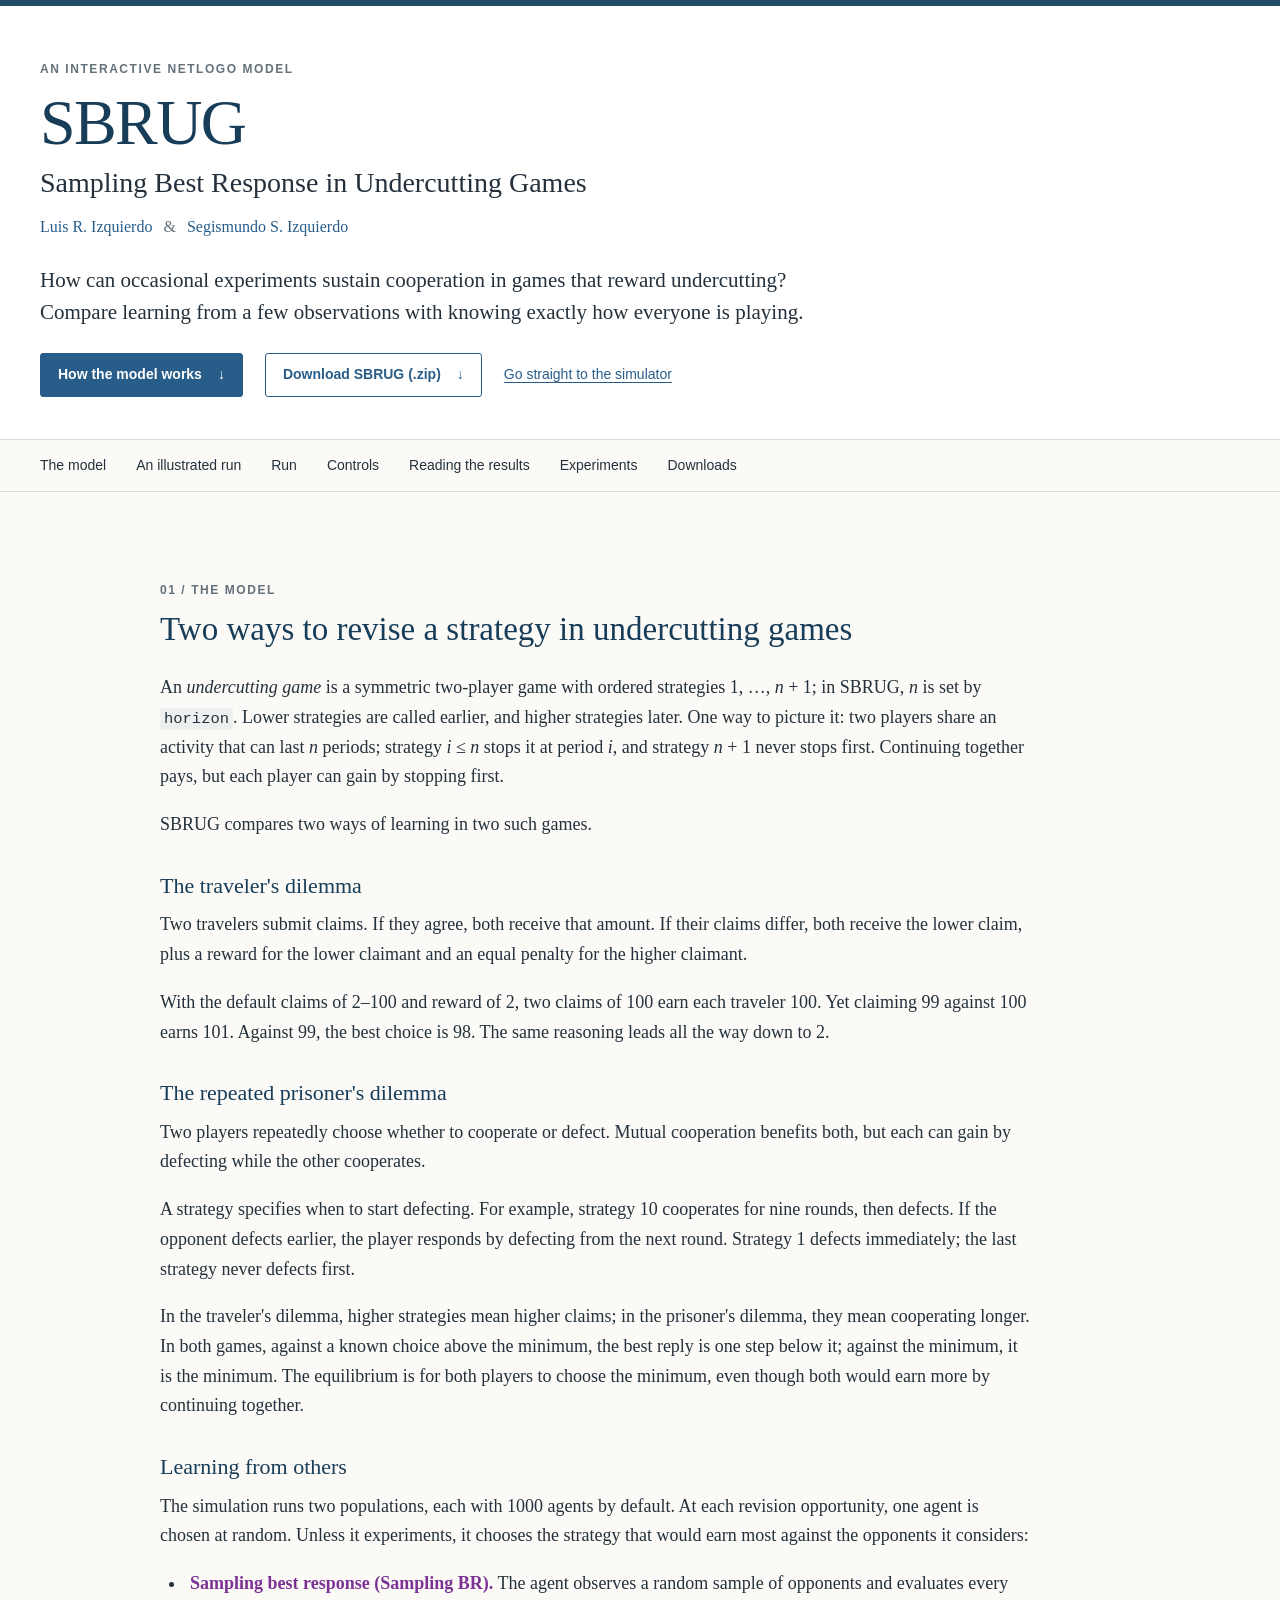
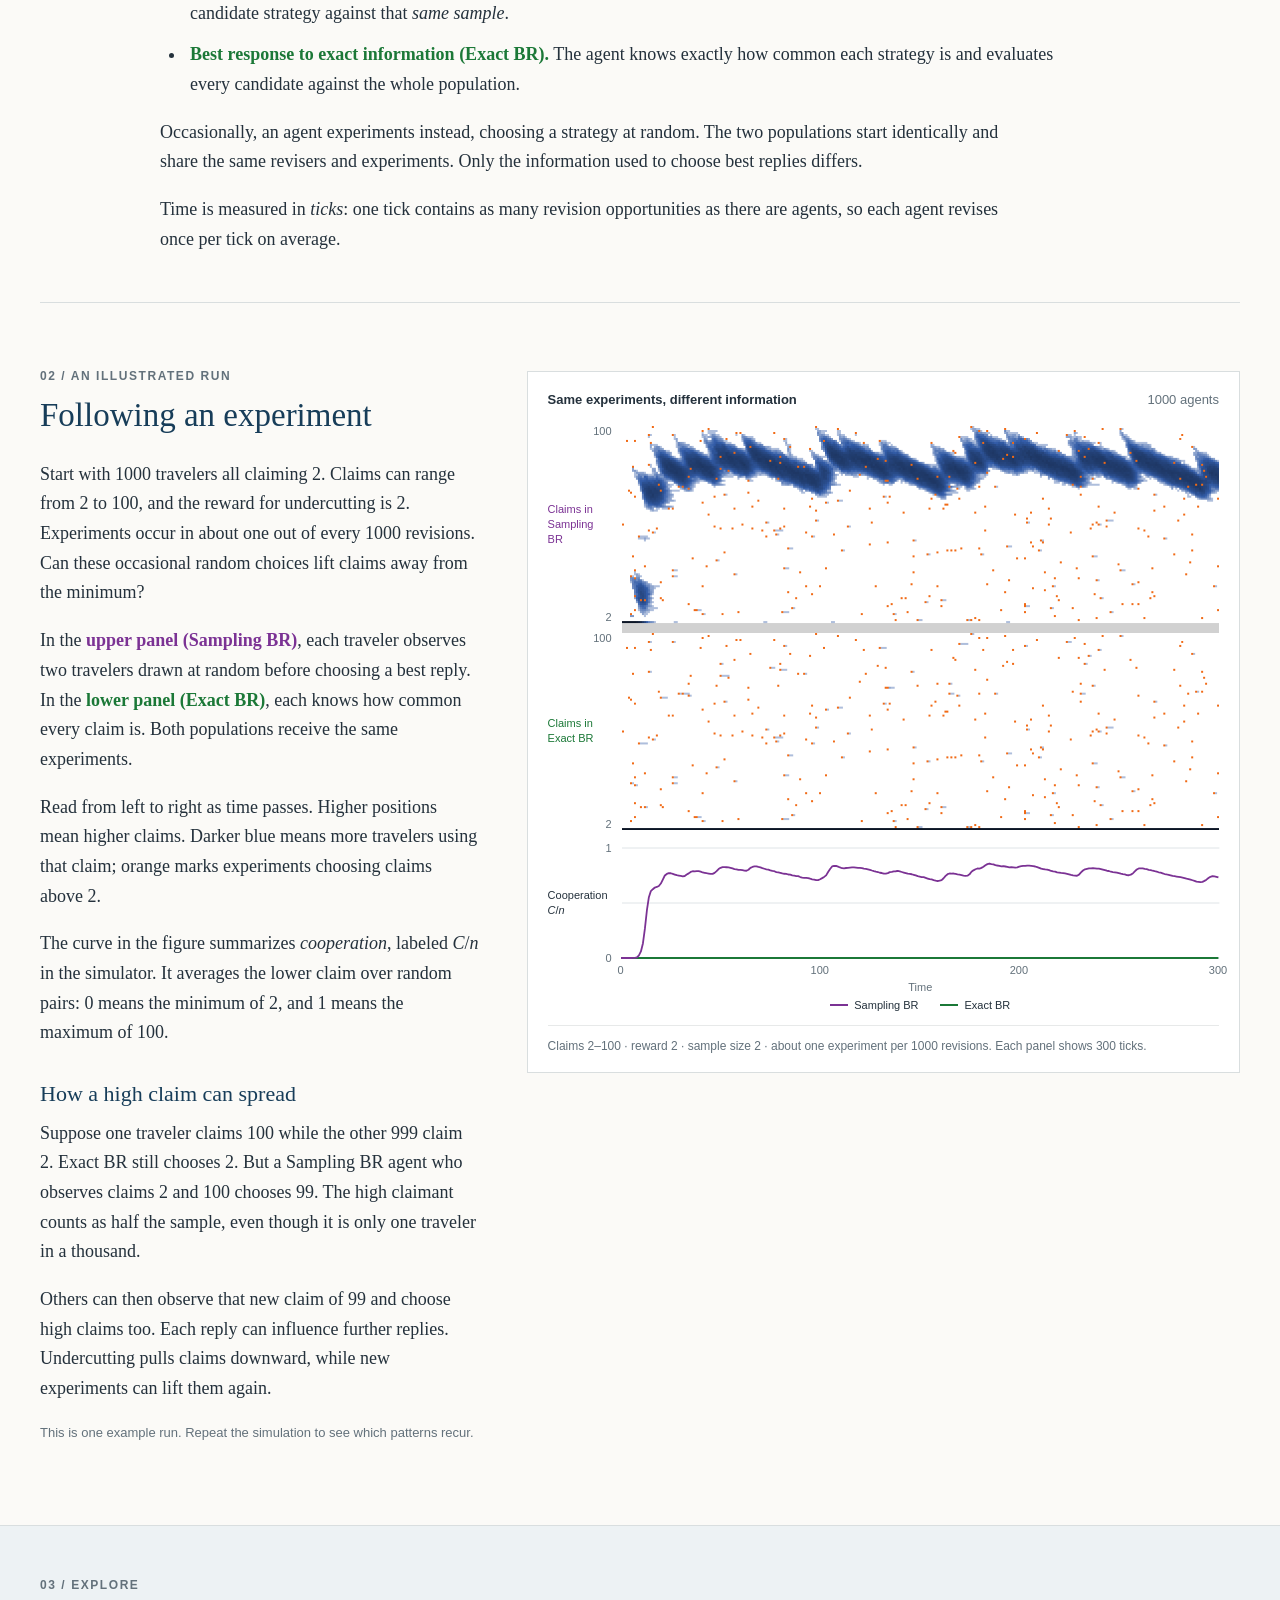
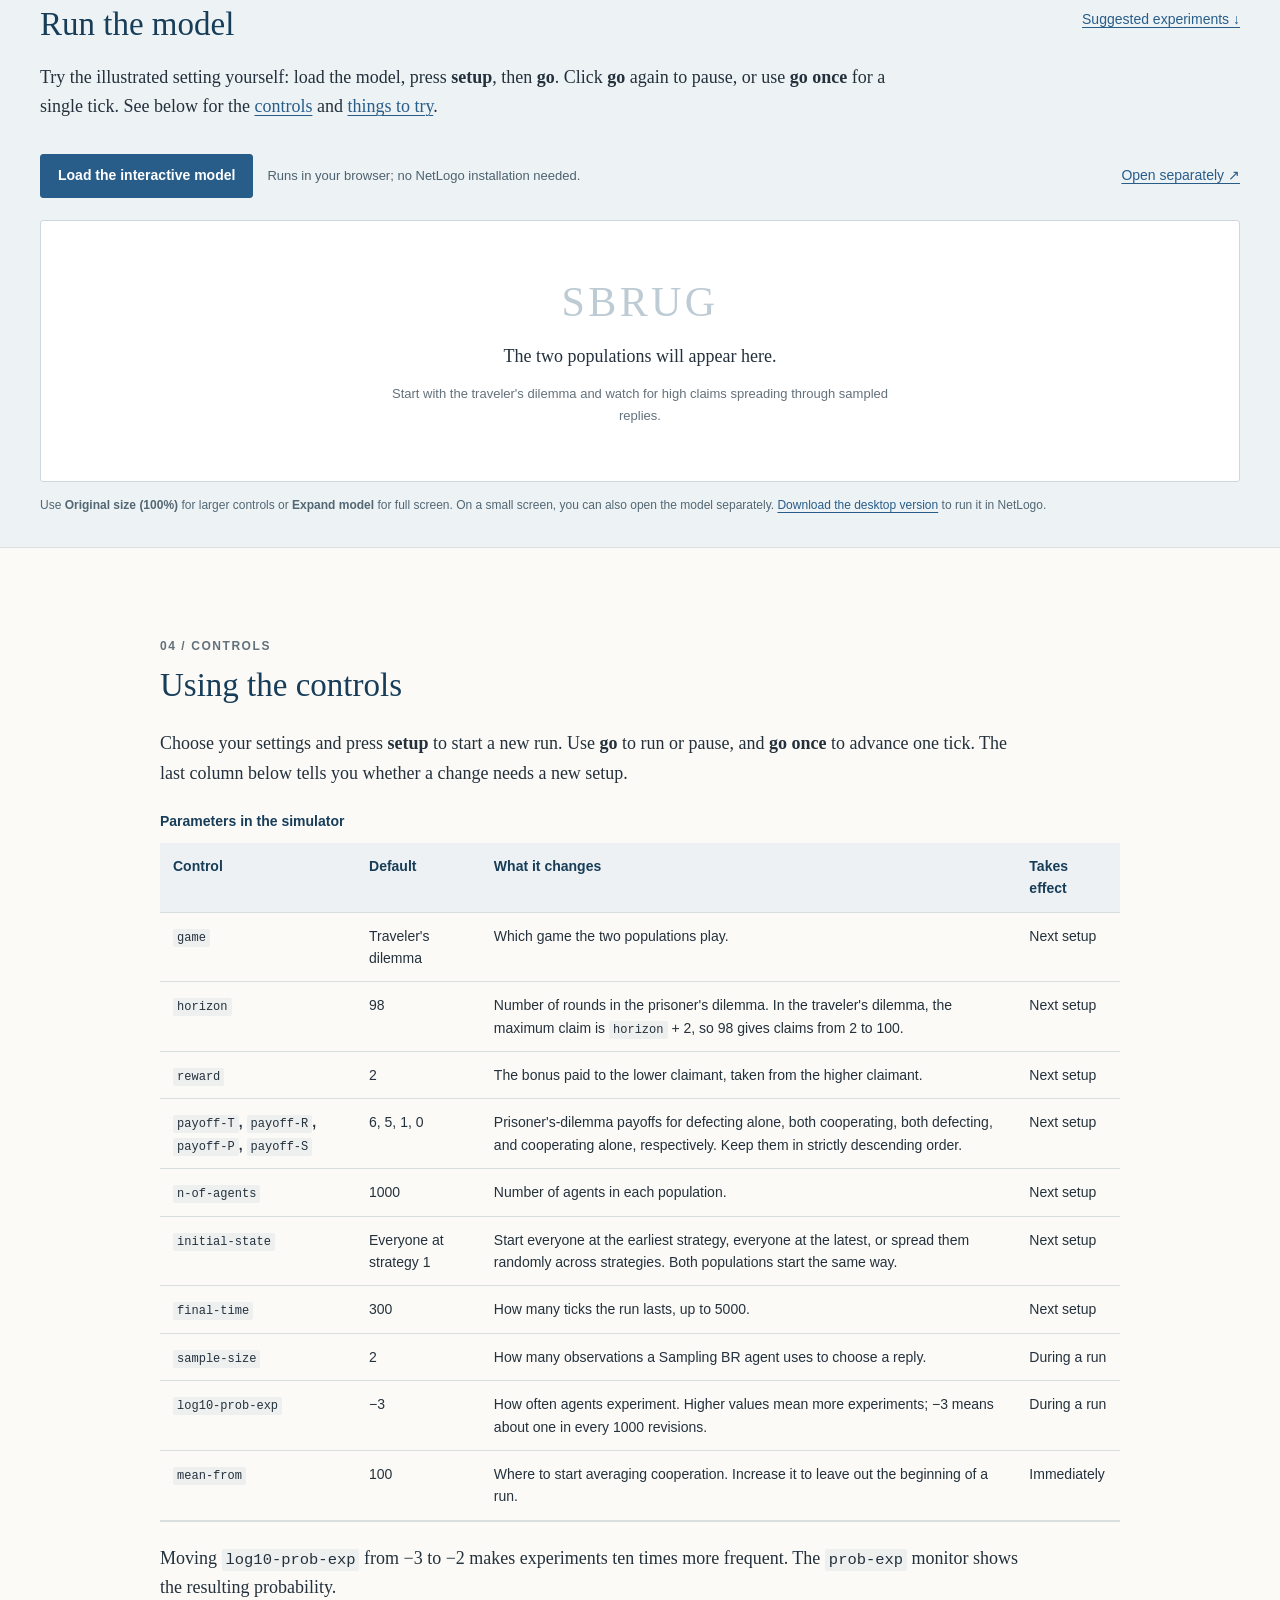
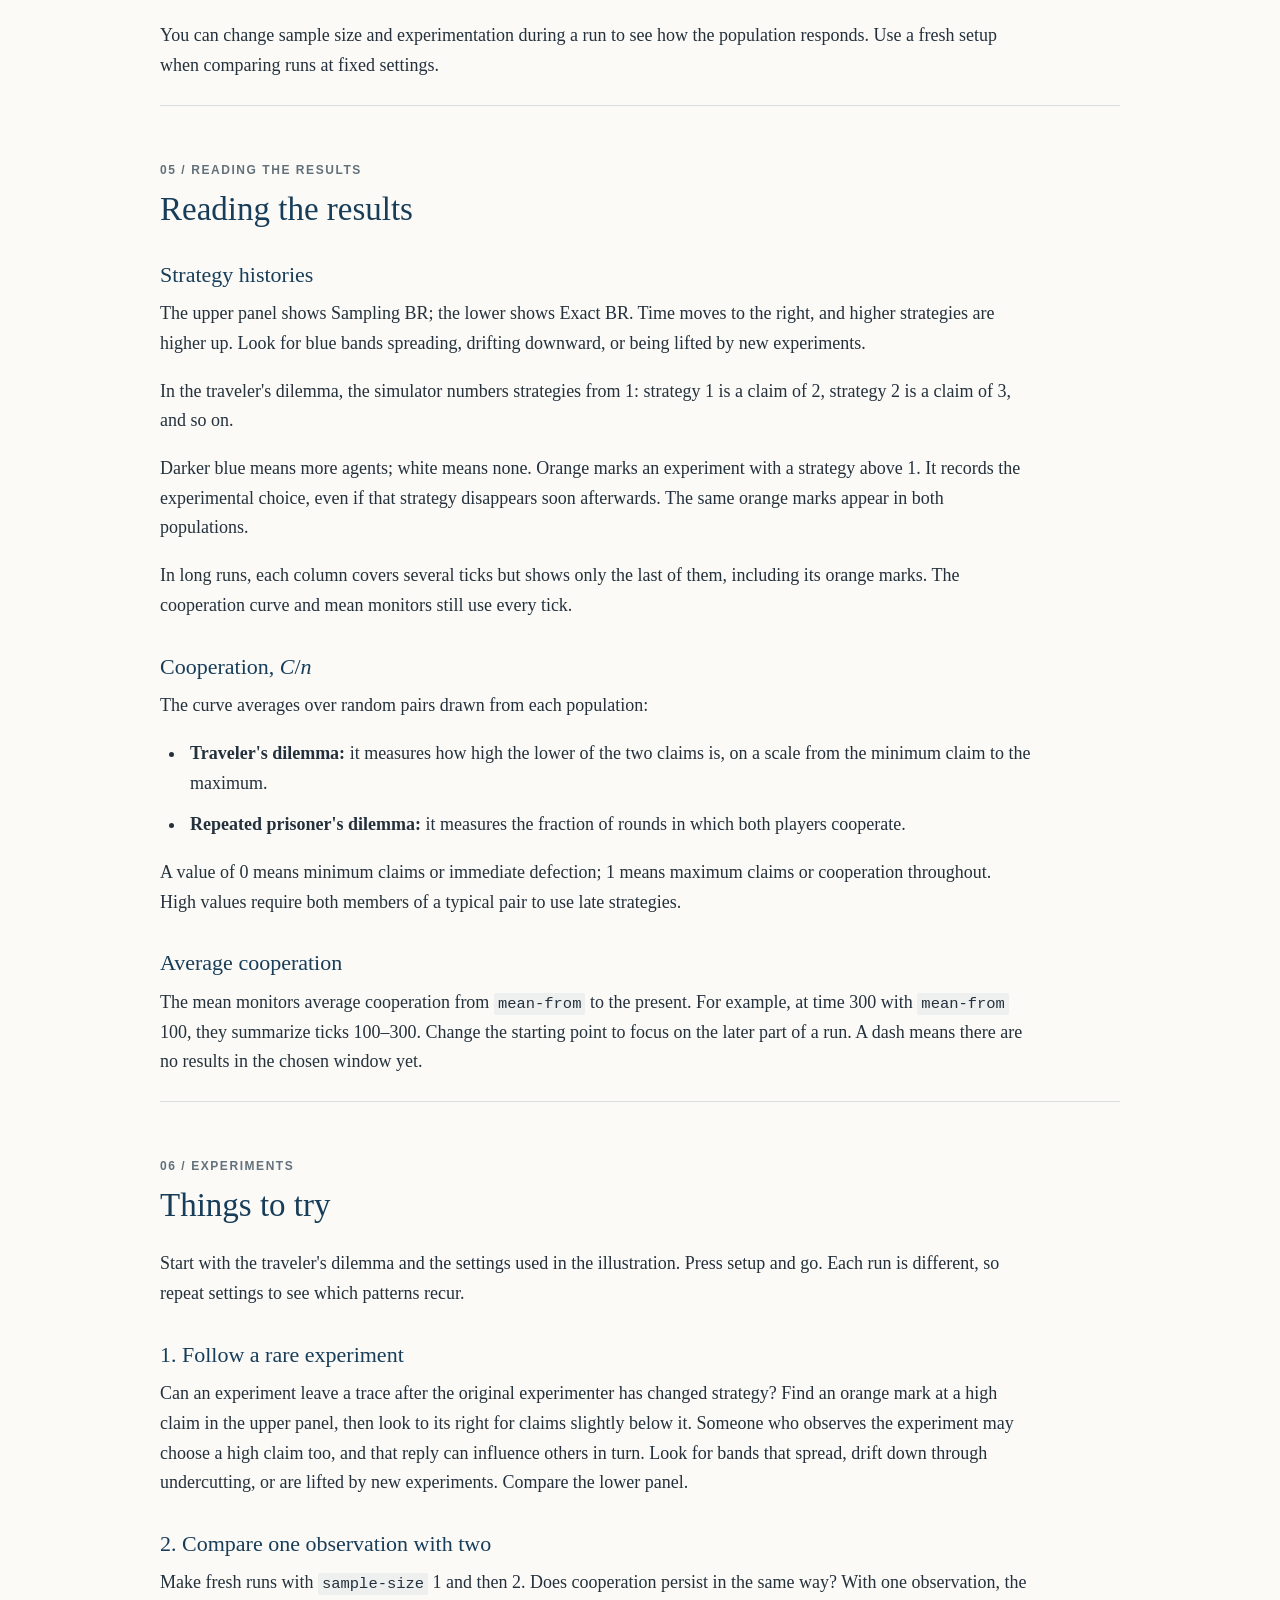
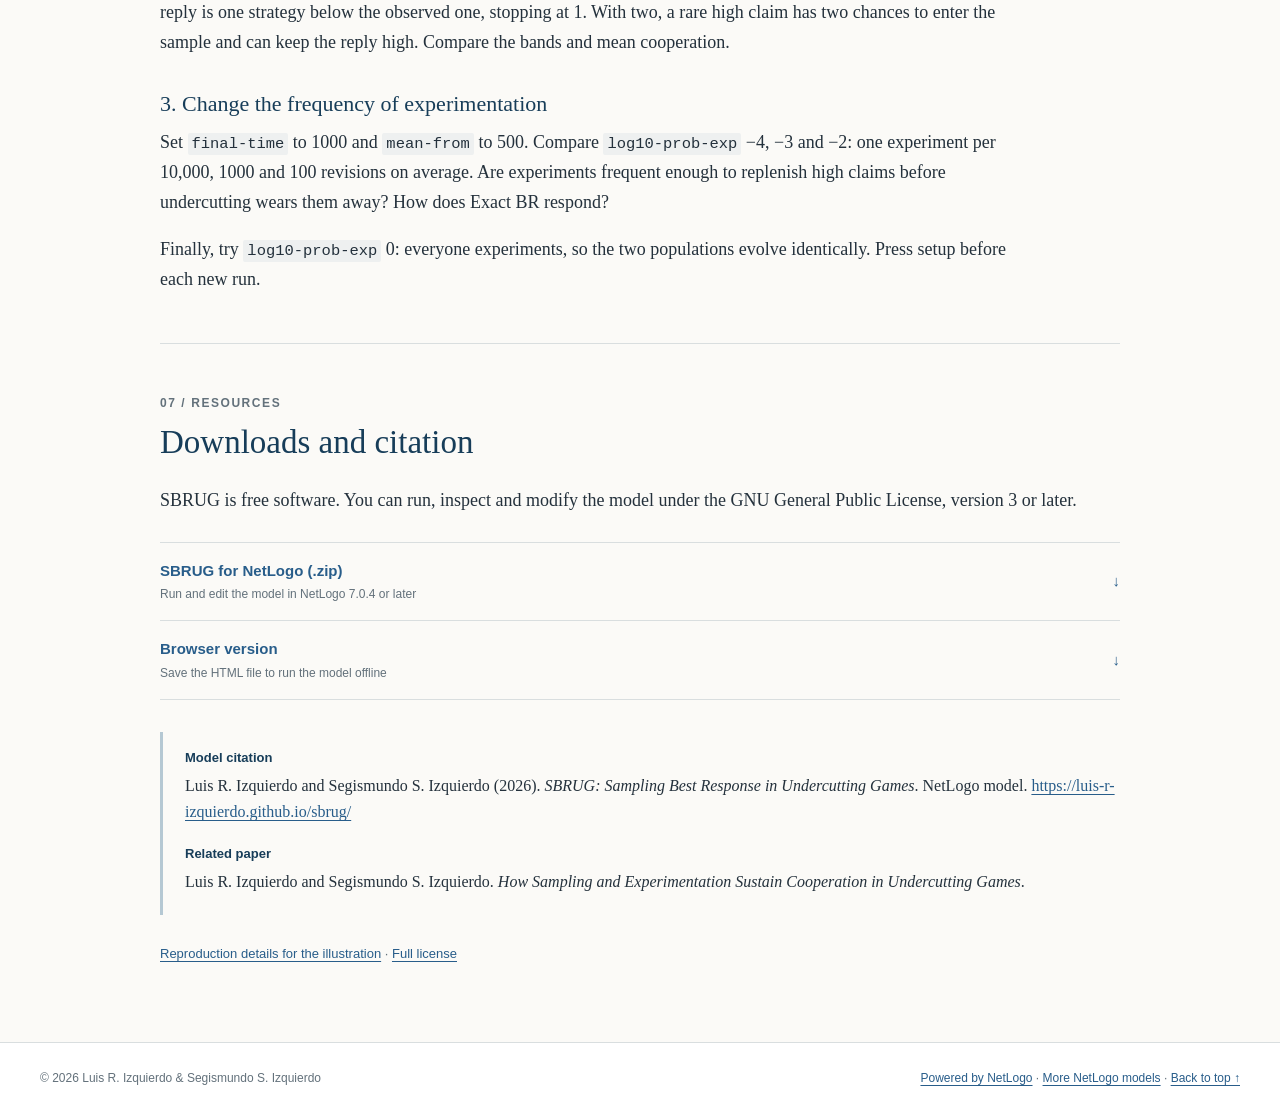
==== index.html @ dfd1fd50 "Add files via upload" ====
<!doctype html>
<html lang="en">
<head>
  <meta charset="utf-8">
  <meta name="viewport" content="width=device-width, initial-scale=1">
  <meta name="description" content="SBRUG is an interactive NetLogo model of sampling best response and experimentation in undercutting games. Explore the traveler’s dilemma and the finitely repeated prisoner’s dilemma.">
  <meta name="theme-color" content="#fbfaf7">
  <title>SBRUG — Sampling Best Response in Undercutting Games</title>
  <link rel="canonical" href="https://luis-r-izquierdo.github.io/sbrug/">
  <meta property="og:type" content="website">
  <meta property="og:title" content="SBRUG — Sampling Best Response in Undercutting Games">
  <meta property="og:description" content="An interactive NetLogo model of how sampling and experimentation sustain cooperation in undercutting games.">
  <meta property="og:url" content="https://luis-r-izquierdo.github.io/sbrug/">
  <meta property="og:image" content="https://luis-r-izquierdo.github.io/sbrug/assets/model-preview.png">
  <meta property="og:image:width" content="600">
  <meta property="og:image:height" content="406">
  <meta property="og:image:alt" content="Strategy histories of two populations of travelers: high claims spread under Sampling BR and stay near the minimum under Exact BR.">
  <meta name="twitter:card" content="summary_large_image">
  <link rel="icon" href="assets/favicon.svg" type="image/svg+xml">
  <link rel="stylesheet" href="styles.css?v=8dbe73dda331">
  <script src="site.js?v=abac541b44dc" defer></script>
</head>
<body>
  <a class="skip-link" href="#model">Skip to content</a>
  <header class="site-header" id="top">
    <div class="page-width">
      <p class="eyebrow">An interactive NetLogo model</p>
      <h1>SBRUG</h1>
      <p class="subtitle">Sampling Best Response in Undercutting Games</p>
      <p class="authors"><a href="https://luis.izqui.org/">Luis R. Izquierdo</a> <span aria-hidden="true">&amp;</span> <a href="https://segis.izqui.org/">Segismundo S. Izquierdo</a></p>
      <p class="standfirst">How can occasional experiments sustain cooperation in games that reward undercutting? Compare learning from a few observations with knowing exactly how everyone is playing.</p>
      <div class="header-actions">
        <a class="button primary" href="#model">How the model works <span aria-hidden="true">↓</span></a>
        <a class="button secondary" href="downloads/SBRUG.zip" download="SBRUG.zip">Download SBRUG (.zip) <span aria-hidden="true">↓</span></a>
        <a class="text-link" href="#run">Go straight to the simulator</a>
      </div>
    </div>
  </header>
  <nav class="section-nav" aria-label="Page sections">
    <div class="page-width nav-links">
      <a href="#model">The model</a><a href="#overview">An illustrated run</a><a href="#run">Run</a><a href="#parameters">Controls</a><a href="#output">Reading the results</a><a href="#experiments">Experiments</a><a href="#downloads">Downloads</a>
    </div>
  </nav>
  <main>
    <div class="documentation page-width"><section id="model" aria-labelledby="model-heading">
  <p class="section-number" aria-hidden="true">01 / The model</p>
  <h2 id="model-heading">Two ways to revise a strategy in undercutting games</h2>
  <p>
    An <em>undercutting game</em> is a symmetric two-player game with ordered strategies 1, …, <i>n</i> + 1; in
    SBRUG, <i>n</i> is set by <code>horizon</code>. Lower strategies are called earlier, and higher strategies later.
    One way to picture it: two players share an activity that can last <i>n</i> periods; strategy <i>i</i> ≤ <i>n</i>
    stops it at period <i>i</i>, and strategy <i>n</i> + 1 never stops first. Continuing together pays, but each
    player can gain by stopping first.
  </p>
  <p>SBRUG compares two ways of learning in two such games.</p>

  <h3>The traveler's dilemma</h3>
  <p>
    Two travelers submit claims. If they agree, both receive that amount. If their claims differ, both receive the
    lower claim, plus a reward for the lower claimant and an equal penalty for the higher claimant.
  </p>
  <p>
    With the default claims of 2–100 and reward of 2, two claims of 100 earn each traveler 100. Yet claiming 99 against
    100 earns 101. Against 99, the best choice is 98. The same reasoning leads all the way down to 2.
  </p>

  <h3>The repeated prisoner's dilemma</h3>
  <p>
    Two players repeatedly choose whether to cooperate or defect. Mutual cooperation benefits both, but each can
    gain by defecting while the other cooperates.
  </p>
  <p>
    A strategy specifies when to start defecting. For example, strategy 10 cooperates for nine rounds, then defects.
    If the opponent defects earlier, the player responds by defecting from the next round. Strategy 1 defects
    immediately; the last strategy never defects first.
  </p>
  <p>
    In the traveler's dilemma, higher strategies mean higher claims; in the prisoner's dilemma, they mean cooperating
    longer. In both games, against a known choice above the minimum, the best reply is one step below it; against the
    minimum, it is the minimum. The equilibrium is for both players to choose the minimum, even though both would earn
    more by continuing together.
  </p>

  <h3>Learning from others</h3>
  <p>
    The simulation runs two populations, each with 1000 agents by default. At each revision opportunity, one agent is
    chosen at random. Unless it experiments, it chooses the strategy that would earn most against the opponents it considers:
  </p>
  <ul>
    <li>
      <strong class="sampling-text">Sampling best response (Sampling BR).</strong> The agent observes a random sample
      of opponents and evaluates every candidate strategy against that <em>same sample</em>.
    </li>
    <li>
      <strong class="exact-text">Best response to exact information (Exact BR).</strong> The agent knows exactly how
      common each strategy is and evaluates every candidate against the whole population.
    </li>
  </ul>
  <p>
    Occasionally, an agent experiments instead, choosing a strategy at random. The two populations start identically
    and share the same revisers and experiments. Only the information used to choose best replies differs.
  </p>
  <p>
    Time is measured in <em>ticks</em>: one tick contains as many revision opportunities as there are agents, so each
    agent revises once per tick on average.
  </p>
</section>
</div>

    <section class="page-width overview" id="overview" aria-labelledby="overview-title">
      <div class="overview-copy">
<p class="section-number" aria-hidden="true">02 / An illustrated run</p>
<h2 id="overview-title">Following an experiment</h2>
<p>
  Start with 1000 travelers all claiming 2. Claims can range from 2 to 100, and the reward for undercutting is 2.
  Experiments occur in about one out of every 1000 revisions. Can these occasional random choices lift claims away
  from the minimum?
</p>
<p>
  In the <strong class="sampling-text">upper panel (Sampling BR)</strong>, each traveler observes two travelers drawn at
  random before choosing a best reply. In the <strong class="exact-text">lower panel (Exact BR)</strong>, each knows how common
  every claim is. Both populations receive the same experiments.
</p>
<p>
  Read from left to right as time passes. Higher positions mean higher claims. Darker blue means more travelers
  using that claim; orange marks experiments choosing claims above 2.
</p>
<p>
  The curve in the figure summarizes <em>cooperation</em>, labeled <i>C</i>/<i>n</i> in the simulator. It averages the lower
  claim over random pairs: 0 means the minimum of 2, and 1 means the maximum of 100.
</p>
<h3>How a high claim can spread</h3>
<p>
  Suppose one traveler claims 100 while the other 999 claim 2. Exact BR still chooses 2. But a Sampling BR agent who
  observes claims 2 and 100 chooses 99. The high claimant counts as half the sample, even though it is only one
  traveler in a thousand.
</p>
<p>
  Others can then observe that new claim of 99 and choose high claims too. Each reply can influence further replies.
  Undercutting pulls claims downward, while new experiments can lift them again.
</p>
<p class="small-note">
  This is one example run. Repeat the simulation to see which patterns recur.
</p>

      </div>
      <figure class="trajectory-figure">
        <div class="figure-heading"><span>Same experiments, different information</span><span class="figure-tag">1000 agents</span></div>
        <div class="trajectory-map">
          <div class="map-labels" aria-hidden="true"><div class="map-panel"><span class="map-tick">100</span><span class="sampling-text">Claims in Sampling BR</span><span class="map-tick">2</span></div><div></div><div class="map-panel"><span class="map-tick">100</span><span class="exact-text">Claims in Exact BR</span><span class="map-tick">2</span></div></div>
          <img src="assets/model-preview.png" width="600" height="406" alt="Two populations of travelers start at the minimum claim of 2. High claims spread in the upper panel, which uses Sampling BR, while the lower panel, using Exact BR, remains near 2. Orange marks show shared experiments.">
        </div>
        <div class="trajectory-plot"><div class="plot-labels" aria-hidden="true"><span class="plot-tick" style="top:0%">1</span><span class="plot-name">Cooperation <i>C</i>/<i>n</i></span><span class="plot-tick" style="top:100%">0</span></div>
<div class="plot-area"><svg viewBox="0 0 600 100" preserveAspectRatio="none" role="img" aria-labelledby="coop-title coop-desc" xmlns="http://www.w3.org/2000/svg">
<title id="coop-title">Cooperation over time</title>
<desc id="coop-desc">In this run, cooperation rises and remains high under Sampling BR, while it stays near zero under Exact BR. The scale runs from 0 for minimum claims to 1 for maximum claims.</desc>
<path d="M 0 100 H 600" stroke="#dfe4e7" fill="none" vector-effect="non-scaling-stroke"/>
<path d="M 0 50 H 600" stroke="#dfe4e7" fill="none" vector-effect="non-scaling-stroke"/>
<path d="M 0 0 H 600" stroke="#dfe4e7" fill="none" vector-effect="non-scaling-stroke"/>
<polyline points="-1.00,100.00 1.00,100.00 3.00,100.00 5.00,100.00 7.00,100.00 9.00,100.00 11.00,100.00 13.00,100.00 15.00,100.00 17.00,100.00 19.00,100.00 21.00,100.00 23.00,100.00 25.00,100.00 27.00,100.00 29.00,100.00 31.00,100.00 33.00,100.00 35.00,100.00 37.00,100.00 39.00,100.00 41.00,100.00 43.00,100.00 45.00,100.00 47.00,100.00 49.00,100.00 51.00,100.00 53.00,100.00 55.00,100.00 57.00,100.00 59.00,100.00 61.00,100.00 63.00,100.00 65.00,100.00 67.00,100.00 69.00,100.00 71.00,100.00 73.00,100.00 75.00,100.00 77.00,100.00 79.00,100.00 81.00,100.00 83.00,100.00 85.00,100.00 87.00,100.00 89.00,100.00 91.00,100.00 93.00,100.00 95.00,100.00 97.00,100.00 99.00,100.00 101.00,100.00 103.00,100.00 105.00,100.00 107.00,100.00 109.00,100.00 111.00,100.00 113.00,100.00 115.00,100.00 117.00,100.00 119.00,100.00 121.00,100.00 123.00,100.00 125.00,100.00 127.00,100.00 129.00,100.00 131.00,100.00 133.00,100.00 135.00,100.00 137.00,100.00 139.00,100.00 141.00,100.00 143.00,100.00 145.00,100.00 147.00,100.00 149.00,100.00 151.00,100.00 153.00,100.00 155.00,100.00 157.00,100.00 159.00,100.00 161.00,100.00 163.00,100.00 165.00,100.00 167.00,100.00 169.00,100.00 171.00,100.00 173.00,100.00 175.00,100.00 177.00,100.00 179.00,100.00 181.00,100.00 183.00,100.00 185.00,100.00 187.00,100.00 189.00,100.00 191.00,100.00 193.00,100.00 195.00,100.00 197.00,100.00 199.00,100.00 201.00,100.00 203.00,100.00 205.00,100.00 207.00,100.00 209.00,100.00 211.00,100.00 213.00,100.00 215.00,100.00 217.00,100.00 219.00,100.00 221.00,100.00 223.00,100.00 225.00,100.00 227.00,100.00 229.00,100.00 231.00,100.00 233.00,100.00 235.00,100.00 237.00,100.00 239.00,100.00 241.00,100.00 243.00,100.00 245.00,100.00 247.00,100.00 249.00,100.00 251.00,100.00 253.00,100.00 255.00,100.00 257.00,100.00 259.00,100.00 261.00,100.00 263.00,100.00 265.00,100.00 267.00,100.00 269.00,100.00 271.00,100.00 273.00,100.00 275.00,100.00 277.00,100.00 279.00,100.00 281.00,100.00 283.00,100.00 285.00,100.00 287.00,100.00 289.00,100.00 291.00,100.00 293.00,100.00 295.00,100.00 297.00,100.00 299.00,100.00 301.00,100.00 303.00,100.00 305.00,100.00 307.00,100.00 309.00,100.00 311.00,100.00 313.00,100.00 315.00,100.00 317.00,100.00 319.00,100.00 321.00,100.00 323.00,100.00 325.00,100.00 327.00,100.00 329.00,100.00 331.00,100.00 333.00,100.00 335.00,100.00 337.00,100.00 339.00,100.00 341.00,100.00 343.00,100.00 345.00,100.00 347.00,100.00 349.00,100.00 351.00,100.00 353.00,100.00 355.00,100.00 357.00,100.00 359.00,100.00 361.00,100.00 363.00,100.00 365.00,100.00 367.00,100.00 369.00,100.00 371.00,100.00 373.00,100.00 375.00,100.00 377.00,100.00 379.00,100.00 381.00,100.00 383.00,100.00 385.00,100.00 387.00,100.00 389.00,100.00 391.00,100.00 393.00,100.00 395.00,100.00 397.00,100.00 399.00,100.00 401.00,100.00 403.00,100.00 405.00,100.00 407.00,100.00 409.00,100.00 411.00,100.00 413.00,100.00 415.00,100.00 417.00,100.00 419.00,100.00 421.00,100.00 423.00,100.00 425.00,100.00 427.00,100.00 429.00,100.00 431.00,100.00 433.00,100.00 435.00,100.00 437.00,100.00 439.00,100.00 441.00,100.00 443.00,100.00 445.00,100.00 447.00,100.00 449.00,100.00 451.00,100.00 453.00,100.00 455.00,100.00 457.00,100.00 459.00,100.00 461.00,100.00 463.00,100.00 465.00,100.00 467.00,100.00 469.00,100.00 471.00,100.00 473.00,100.00 475.00,100.00 477.00,100.00 479.00,100.00 481.00,100.00 483.00,100.00 485.00,100.00 487.00,100.00 489.00,100.00 491.00,100.00 493.00,100.00 495.00,100.00 497.00,100.00 499.00,100.00 501.00,100.00 503.00,100.00 505.00,100.00 507.00,100.00 509.00,100.00 511.00,100.00 513.00,100.00 515.00,100.00 517.00,100.00 519.00,100.00 521.00,100.00 523.00,100.00 525.00,100.00 527.00,100.00 529.00,100.00 531.00,100.00 533.00,100.00 535.00,100.00 537.00,100.00 539.00,100.00 541.00,100.00 543.00,100.00 545.00,100.00 547.00,100.00 549.00,100.00 551.00,100.00 553.00,100.00 555.00,100.00 557.00,100.00 559.00,100.00 561.00,100.00 563.00,100.00 565.00,100.00 567.00,100.00 569.00,100.00 571.00,100.00 573.00,100.00 575.00,100.00 577.00,100.00 579.00,100.00 581.00,100.00 583.00,100.00 585.00,100.00 587.00,100.00 589.00,100.00 591.00,100.00 593.00,100.00 595.00,100.00 597.00,100.00 599.00,100.00" fill="none" stroke="#1b7837" stroke-width="1.8" stroke-linejoin="round" vector-effect="non-scaling-stroke"/>
<polyline points="-1.00,100.00 1.00,100.00 3.00,100.00 5.00,100.00 7.00,100.00 9.00,100.00 11.00,99.97 13.00,99.88 15.00,99.50 17.00,97.61 19.00,94.04 21.00,86.78 23.00,73.37 25.00,56.81 27.00,44.74 29.00,39.15 31.00,37.45 33.00,35.92 35.00,35.45 37.00,34.54 39.00,32.30 41.00,28.66 43.00,25.02 45.00,23.58 47.00,22.86 49.00,22.96 51.00,23.51 53.00,24.14 55.00,24.74 57.00,25.05 59.00,25.37 61.00,25.79 63.00,25.46 65.00,24.18 67.00,23.08 69.00,21.76 71.00,21.15 73.00,21.20 75.00,20.99 77.00,21.07 79.00,21.50 81.00,22.24 83.00,22.61 85.00,22.94 87.00,23.21 89.00,23.51 91.00,23.56 93.00,22.63 95.00,21.02 97.00,19.10 99.00,17.98 101.00,17.39 103.00,17.39 105.00,17.52 107.00,17.63 109.00,18.02 111.00,18.55 113.00,19.14 115.00,19.34 117.00,19.89 119.00,19.90 121.00,20.14 123.00,20.53 125.00,20.67 127.00,19.78 129.00,18.08 131.00,17.22 133.00,16.79 135.00,16.68 137.00,17.23 139.00,17.69 141.00,18.31 143.00,18.87 145.00,19.40 147.00,19.61 149.00,20.28 151.00,20.82 153.00,21.11 155.00,21.86 157.00,22.21 159.00,22.53 161.00,23.07 163.00,23.43 165.00,23.49 167.00,24.08 169.00,24.16 171.00,24.84 173.00,25.22 175.00,25.59 177.00,25.64 179.00,26.39 181.00,26.83 183.00,27.16 185.00,27.07 187.00,27.32 189.00,27.93 191.00,28.47 193.00,28.78 195.00,29.25 197.00,29.15 199.00,28.41 201.00,27.39 203.00,26.28 205.00,24.86 207.00,21.79 209.00,19.08 211.00,16.80 213.00,16.36 215.00,16.32 217.00,16.95 219.00,17.69 221.00,18.38 223.00,18.45 225.00,18.17 227.00,18.08 229.00,17.84 231.00,17.66 233.00,17.64 235.00,17.82 237.00,17.99 239.00,18.10 241.00,18.29 243.00,18.72 245.00,19.08 247.00,19.45 249.00,19.81 251.00,20.45 253.00,20.98 255.00,21.46 257.00,21.84 259.00,22.49 261.00,22.74 263.00,23.26 265.00,23.26 267.00,22.85 269.00,21.93 271.00,21.74 273.00,21.33 275.00,21.14 277.00,20.88 279.00,21.29 281.00,21.81 283.00,22.32 285.00,22.86 287.00,23.36 289.00,23.47 291.00,23.86 293.00,24.38 295.00,24.92 297.00,25.58 299.00,25.99 301.00,26.44 303.00,26.52 305.00,27.16 307.00,27.76 309.00,28.32 311.00,28.60 313.00,29.17 315.00,29.63 317.00,30.01 319.00,29.74 321.00,29.14 323.00,27.47 325.00,25.32 327.00,23.83 329.00,23.19 331.00,23.27 333.00,23.19 335.00,23.55 337.00,23.92 339.00,24.18 341.00,24.60 343.00,25.04 345.00,25.32 347.00,25.12 349.00,23.94 351.00,21.62 353.00,20.32 355.00,19.30 357.00,18.65 359.00,18.68 361.00,18.05 363.00,17.04 365.00,15.72 367.00,14.65 369.00,14.11 371.00,14.62 373.00,14.85 375.00,15.52 377.00,15.91 379.00,16.25 381.00,16.69 383.00,16.48 385.00,16.82 387.00,17.18 389.00,17.62 391.00,17.50 393.00,17.70 395.00,17.88 397.00,17.58 399.00,16.94 401.00,16.53 403.00,16.16 405.00,16.31 407.00,16.07 409.00,16.09 411.00,16.32 413.00,16.55 415.00,16.81 417.00,17.42 419.00,18.02 421.00,18.77 423.00,19.11 425.00,19.50 427.00,19.70 429.00,20.15 431.00,20.90 433.00,21.34 435.00,21.51 437.00,22.16 439.00,22.32 441.00,22.65 443.00,22.85 445.00,23.17 447.00,23.53 449.00,23.95 451.00,24.49 453.00,24.95 455.00,25.08 457.00,25.23 459.00,24.24 461.00,22.21 463.00,20.44 465.00,19.33 467.00,18.92 469.00,18.55 471.00,18.49 473.00,18.34 475.00,18.45 477.00,18.72 479.00,18.74 481.00,19.12 483.00,19.62 485.00,20.14 487.00,20.67 489.00,20.91 491.00,21.57 493.00,21.86 495.00,22.07 497.00,22.43 499.00,22.89 501.00,23.37 503.00,23.77 505.00,24.05 507.00,24.58 509.00,24.78 511.00,24.23 513.00,23.20 515.00,21.20 517.00,19.53 519.00,18.58 521.00,18.52 523.00,18.54 525.00,18.94 527.00,19.28 529.00,19.83 531.00,20.10 533.00,20.68 535.00,21.12 537.00,21.45 539.00,22.05 541.00,22.44 543.00,23.04 545.00,23.64 547.00,24.07 549.00,24.34 551.00,24.85 553.00,25.40 555.00,25.65 557.00,25.95 559.00,26.24 561.00,26.57 563.00,26.86 565.00,27.30 567.00,27.80 569.00,28.22 571.00,28.75 573.00,29.32 575.00,29.85 577.00,30.58 579.00,30.76 581.00,31.09 583.00,30.79 585.00,29.90 587.00,28.79 589.00,27.33 591.00,26.18 593.00,25.63 595.00,25.87 597.00,26.25 599.00,26.74" fill="none" stroke="#7b3294" stroke-width="1.8" stroke-linejoin="round" vector-effect="non-scaling-stroke"/>
</svg>
<div class="plot-x" aria-hidden="true"><span style="left:-0.17%">0</span><span style="left:33.17%">100</span><span style="left:66.50%">200</span><span style="left:99.83%">300</span></div><div class="plot-x-title" aria-hidden="true">Time</div></div></div>
        <div class="figure-legend"><span><i class="legend-line sampling-line" aria-hidden="true"></i>Sampling BR</span><span><i class="legend-line exact-line" aria-hidden="true"></i>Exact BR</span></div>
        <figcaption>Claims 2–100 · reward 2 · sample size 2 · about one experiment per 1000 revisions. Each panel shows 300 ticks.</figcaption>
      </figure>
    </section>

    <section class="run-section" id="run" aria-labelledby="run-title">
      <div class="page-width">
        <div class="section-heading"><div><p class="section-number" aria-hidden="true">03 / Explore</p><h2 id="run-title">Run the model</h2></div><a class="quiet-link" href="#experiments">Suggested experiments <span aria-hidden="true">↓</span></a></div>
        <p class="section-intro">Try the illustrated setting yourself: load the model, press <strong>setup</strong>, then <strong>go</strong>. Click <strong>go</strong> again to pause, or use <strong>go once</strong> for a single tick. See below for the <a href="#parameters">controls</a> and <a href="#experiments">things to try</a>.</p>
        <div class="runtime-toolbar"><button class="button primary" id="load-model" type="button">Load the interactive model</button><span id="runtime-status" role="status" aria-live="polite">Runs in your browser; no NetLogo installation needed.</span><button id="model-size" class="button compact" type="button" aria-pressed="false" hidden>Original size (100%)</button><button id="expand-model" class="button compact" type="button" hidden>Expand model <span aria-hidden="true">⤢</span></button><a class="quiet-link" href="model.html?disableAnalytics&amp;rev=b1abd23d3632" target="_blank" rel="noopener">Open separately <span aria-hidden="true">↗</span></a></div>
        <div class="runtime-scroll" id="runtime-scroll">
          <button class="button compact exit-fullscreen" id="exit-model-fullscreen" type="button">Exit full screen ↙</button>
          <div class="runtime-placeholder" id="runtime-placeholder"><span class="placeholder-mark" aria-hidden="true">SBRUG</span><p>The two populations will appear here.</p><p class="small-note">Start with the traveler's dilemma and watch for high claims spreading through sampled replies.</p></div>
          <div id="runtime-mount"></div>
        </div>
        <p class="runtime-note">Use <strong>Original size (100%)</strong> for larger controls or <strong>Expand model</strong> for full screen. On a small screen, you can also open the model separately. <a href="downloads/SBRUG.zip" download="SBRUG.zip">Download the desktop version</a> to run it in NetLogo.</p>
        <noscript><p class="notice">JavaScript is required for the interactive model. The documentation and downloads remain available. <a href="model.html?disableAnalytics&amp;rev=b1abd23d3632">Open the model page</a>.</p></noscript>
      </div>
    </section>

    <div class="documentation page-width"><section id="parameters" aria-labelledby="parameters-heading">
  <p class="section-number" aria-hidden="true">04 / Controls</p>
  <h2 id="parameters-heading">Using the controls</h2>
  <p>Choose your settings and press <strong>setup</strong> to start a new run. Use <strong>go</strong> to run or pause, and <strong>go once</strong> to advance one tick. The last column below tells you whether a change needs a new setup.</p>
  <div class="table-wrap">
    <table>
      <caption>Parameters in the simulator</caption>
      <thead>
        <tr><th scope="col">Control</th><th scope="col">Default</th><th scope="col">What it changes</th><th scope="col">Takes effect</th></tr>
      </thead>
      <tbody>
        <tr><th scope="row"><code>game</code></th><td>Traveler's dilemma</td><td>Which game the two populations play.</td><td>Next setup</td></tr>
        <tr><th scope="row"><code>horizon</code></th><td>98</td><td>Number of rounds in the prisoner's dilemma. In the traveler's dilemma, the maximum claim is <code>horizon</code> + 2, so 98 gives claims from 2 to 100.</td><td>Next setup</td></tr>
        <tr><th scope="row"><code>reward</code></th><td>2</td><td>The bonus paid to the lower claimant, taken from the higher claimant.</td><td>Next setup</td></tr>
        <tr><th scope="row"><code>payoff-T</code>, <code>payoff-R</code>, <code>payoff-P</code>, <code>payoff-S</code></th><td>6, 5, 1, 0</td><td>Prisoner's-dilemma payoffs for defecting alone, both cooperating, both defecting, and cooperating alone, respectively. Keep them in strictly descending order.</td><td>Next setup</td></tr>
        <tr><th scope="row"><code>n-of-agents</code></th><td>1000</td><td>Number of agents in each population.</td><td>Next setup</td></tr>
        <tr><th scope="row"><code>initial-state</code></th><td>Everyone at strategy 1</td><td>Start everyone at the earliest strategy, everyone at the latest, or spread them randomly across strategies. Both populations start the same way.</td><td>Next setup</td></tr>
        <tr><th scope="row"><code>final-time</code></th><td>300</td><td>How many ticks the run lasts, up to 5000.</td><td>Next setup</td></tr>
        <tr><th scope="row"><code>sample-size</code></th><td>2</td><td>How many observations a Sampling BR agent uses to choose a reply.</td><td>During a run</td></tr>
        <tr><th scope="row"><code>log10-prob-exp</code></th><td>−3</td><td>How often agents experiment. Higher values mean more experiments; −3 means about one in every 1000 revisions.</td><td>During a run</td></tr>
        <tr><th scope="row"><code>mean-from</code></th><td>100</td><td>Where to start averaging cooperation. Increase it to leave out the beginning of a run.</td><td>Immediately</td></tr>
      </tbody>
    </table>
  </div>
  <p>Moving <code>log10-prob-exp</code> from −3 to −2 makes experiments ten times more frequent. The <code>prob-exp</code> monitor shows the resulting probability.</p>
  <p>You can change sample size and experimentation during a run to see how the population responds. Use a fresh setup when comparing runs at fixed settings.</p>
</section>
<section id="output" aria-labelledby="output-heading">
  <p class="section-number" aria-hidden="true">05 / Reading the results</p>
  <h2 id="output-heading">Reading the results</h2>

  <h3>Strategy histories</h3>
  <p>The upper panel shows Sampling BR; the lower shows Exact BR. Time moves to the right, and higher strategies are higher up. Look for blue bands spreading, drifting downward, or being lifted by new experiments.</p>
  <p>In the traveler's dilemma, the simulator numbers strategies from 1: strategy 1 is a claim of 2, strategy 2 is a claim of 3, and so on.</p>
  <p>Darker blue means more agents; white means none. Orange marks an experiment with a strategy above 1. It records the experimental choice, even if that strategy disappears soon afterwards. The same orange marks appear in both populations.</p>
  <p>In long runs, each column covers several ticks but shows only the last of them, including its orange marks. The cooperation curve and mean monitors still use every tick.</p>

  <h3>Cooperation, <i>C</i>/<i>n</i></h3>
  <p>The curve averages over random pairs drawn from each population:</p>
  <ul>
    <li><strong>Traveler's dilemma:</strong> it measures how high the lower of the two claims is, on a scale from the minimum claim to the maximum.</li>
    <li><strong>Repeated prisoner's dilemma:</strong> it measures the fraction of rounds in which both players cooperate.</li>
  </ul>
  <p>A value of 0 means minimum claims or immediate defection; 1 means maximum claims or cooperation throughout. High values require both members of a typical pair to use late strategies.</p>

  <h3>Average cooperation</h3>
  <p>The mean monitors average cooperation from <code>mean-from</code> to the present. For example, at time 300 with <code>mean-from</code> 100, they summarize ticks 100–300. Change the starting point to focus on the later part of a run. A dash means there are no results in the chosen window yet.</p>
</section>
<section id="experiments" aria-labelledby="experiments-heading">
  <p class="section-number" aria-hidden="true">06 / Experiments</p>
  <h2 id="experiments-heading">Things to try</h2>
  <p>Start with the traveler's dilemma and the settings used in the illustration. Press setup and go. Each run is different, so repeat settings to see which patterns recur.</p>

  <h3>1. Follow a rare experiment</h3>
  <p>Can an experiment leave a trace after the original experimenter has changed strategy? Find an orange mark at a high claim in the upper panel, then look to its right for claims slightly below it. Someone who observes the experiment may choose a high claim too, and that reply can influence others in turn. Look for bands that spread, drift down through undercutting, or are lifted by new experiments. Compare the lower panel.</p>

  <h3>2. Compare one observation with two</h3>
  <p>Make fresh runs with <code>sample-size</code> 1 and then 2. Does cooperation persist in the same way? With one observation, the reply is one strategy below the observed one, stopping at 1. With two, a rare high claim has two chances to enter the sample and can keep the reply high. Compare the bands and mean cooperation.</p>

  <h3>3. Change the frequency of experimentation</h3>
  <p>Set <code>final-time</code> to 1000 and <code>mean-from</code> to 500. Compare <code>log10-prob-exp</code> −4, −3 and −2: one experiment per 10,000, 1000 and 100 revisions on average. Are experiments frequent enough to replenish high claims before undercutting wears them away? How does Exact BR respond?</p>
  <p>Finally, try <code>log10-prob-exp</code> 0: everyone experiments, so the two populations evolve identically. Press setup before each new run.</p>
</section>
</div>

    <section class="page-width download-section" id="downloads" aria-labelledby="downloads-title">
      <p class="section-number" aria-hidden="true">07 / Resources</p><h2 id="downloads-title">Downloads and citation</h2>
      <p>SBRUG is free software. You can run, inspect and modify the model under the GNU General Public License, version 3 or later.</p>
      <div class="download-links"><a class="download-row" href="downloads/SBRUG.zip" download="SBRUG.zip"><span><strong>SBRUG for NetLogo (.zip)</strong><small>Run and edit the model in NetLogo 7.0.4 or later</small></span><span aria-hidden="true">↓</span></a><a class="download-row" href="model.html?rev=b1abd23d3632" download="SBRUG.html"><span><strong>Browser version</strong><small>Save the HTML file to run the model offline</small></span><span aria-hidden="true">↓</span></a></div>
      <div class="citation"><h3>Model citation</h3><p>Luis R. Izquierdo and Segismundo S. Izquierdo (2026). <cite>SBRUG: Sampling Best Response in Undercutting Games</cite>. NetLogo model. <a href="https://luis-r-izquierdo.github.io/sbrug/">https://luis-r-izquierdo.github.io/sbrug/</a></p><h3>Related paper</h3><p>Luis R. Izquierdo and Segismundo S. Izquierdo. <cite>How Sampling and Experimentation Sustain Cooperation in Undercutting Games</cite>.</p></div>
      <p class="small-note"><a href="downloads/preview-metadata.json">Reproduction details for the illustration</a> · <a href="LICENSE.txt">Full license</a></p>
    </section>
  </main>
  <footer class="site-footer"><div class="page-width"><p>© 2026 Luis R. Izquierdo &amp; Segismundo S. Izquierdo</p><p><a href="https://netlogo.org/">Powered by NetLogo</a><span aria-hidden="true"> · </span><a href="https://luis-r-izquierdo.github.io/netlogo.html">More NetLogo models</a><span aria-hidden="true"> · </span><a href="#top">Back to top ↑</a></p></div></footer>
</body>
</html>
---- styles.css ----
:root { color-scheme: light; --paper:#fbfaf7; --ink:#24313c; --muted:#63717b; --blue:#285d8a; --orange:#b65b21; --sampling:#7b3294; --exact:#1b7837; --rule:#d9dedf; --ui:Arial,Helvetica,sans-serif; }
* { box-sizing:border-box; }
html { scroll-behavior:smooth; scroll-padding-top:76px; }
body { margin:0; background:var(--paper); color:var(--ink); font:18px/1.65 Georgia,"Times New Roman",serif; }
a { color:var(--blue); text-decoration-thickness:1px; text-underline-offset:3px; }
a:hover { color:#143b59; }
button, input, select { font:inherit; }
button, a { -webkit-tap-highlight-color:transparent; }
:focus-visible { outline:3px solid #d67d37; outline-offset:5px; }
[hidden] { display:none!important; }
.page-width { width:min(1200px,calc(100% - 80px)); margin-inline:auto; }
.site-header { padding:54px 0 42px; background:#fff; border-top:6px solid #234c69; }
.eyebrow,.section-number { margin:0 0 10px; font:600 12px/1.5 var(--ui); letter-spacing:.13em; text-transform:uppercase; color:var(--muted); }
h1 { margin:0; color:#173d59; font-size:64px; line-height:1.08; font-weight:normal; letter-spacing:-.025em; }
.subtitle { margin:8px 0 12px; font-size:28px; line-height:1.3; }
.authors { margin:0; font-size:16px; }
.authors span { padding:0 7px; color:var(--muted); }
.authors a { text-decoration:none; }
.standfirst { max-width:790px; margin:24px 0; font-size:21px; line-height:1.55; }
.header-actions { display:flex; align-items:center; flex-wrap:wrap; gap:12px 22px; }
.button { display:inline-flex; align-items:center; justify-content:center; gap:16px; padding:11px 17px; border:1px solid var(--blue); border-radius:3px; font:600 14px/1.4 var(--ui); text-decoration:none; cursor:pointer; }
.button.primary { color:white; background:var(--blue); }
.button.primary:hover { background:#204d73; }
.button.secondary,.button.compact { color:var(--blue); background:transparent; }
.button.compact { padding:8px 12px; font-size:13px; }
.text-link,.quiet-link { font:14px/1.5 var(--ui); }
.section-nav { position:sticky; top:0; z-index:5; background:rgba(251,250,247,.97); border-block:1px solid var(--rule); }
.nav-links { display:flex; gap:30px; overflow-x:auto; white-space:nowrap; scrollbar-width:thin; }
.nav-links a { padding:16px 0 13px; color:var(--ink); text-decoration:none; font:14px/1.4 var(--ui); border-bottom:3px solid transparent; }
.nav-links a:hover { border-bottom-color:var(--blue); }
.overview { display:grid; grid-template-columns: .83fr 1.35fr; gap:48px; padding-block:64px; align-items:start; border-top:1px solid var(--rule); }
h2 { color:#173d59; font-size:33px; line-height:1.22; font-weight:normal; margin:0 0 24px; }
h3 { margin:32px 0 10px; font-size:22px; line-height:1.3; font-weight:normal; color:#173d59; }
p { margin:0 0 18px; }
.small-note { color:var(--muted); font:13px/1.65 var(--ui); }
.sampling-text { color:var(--sampling); }
.exact-text { color:var(--exact); }
.trajectory-figure { margin:4px 0 0; padding:19px 20px 16px; background:#fff; border:1px solid var(--rule); }
.figure-heading { display:flex; justify-content:space-between; align-items:baseline; gap:8px; margin-bottom:16px; font:600 13px/1.4 var(--ui); }
.figure-tag { white-space:nowrap; color:var(--muted); font-weight:normal; }
.trajectory-map { display:grid; grid-template-columns:64px minmax(0,1fr); column-gap:10px; }
.trajectory-map img { display:block; width:100%; height:auto; image-rendering:auto; }
/* Rows follow the view: each panel is 198 of its 406 pixels and the gray band between them 10. */
.map-labels { display:grid; grid-template-rows:198fr 10fr 198fr; font:11px/1.35 var(--ui); }
.map-panel { display:flex; flex-direction:column; justify-content:space-between; }
.map-tick { align-self:flex-end; line-height:1; color:var(--muted); }
/* The plot shares the view's columns: same label column, and the SVG spans exactly the width of the view. */
.trajectory-plot { display:grid; grid-template-columns:64px minmax(0,1fr); column-gap:10px; margin-top:18px; font:11px/1.35 var(--ui); }
.plot-labels { position:relative; height:110px; }
.plot-tick { position:absolute; right:0; transform:translateY(-50%); line-height:1; color:var(--muted); }
.plot-name { position:absolute; left:0; right:0; top:50%; transform:translateY(-50%); }
.plot-area { min-width:0; }
.plot-area svg { display:block; width:100%; height:110px; overflow:visible; }
.plot-x { position:relative; height:12px; margin-top:7px; color:var(--muted); }
.plot-x span { position:absolute; top:0; transform:translateX(-50%); line-height:1; }
.plot-x-title { margin-top:3px; text-align:center; color:var(--muted); }
.figure-legend { display:flex; flex-wrap:wrap; justify-content:center; gap:4px 22px; margin:3px 0 12px 74px; font:11px/1.4 var(--ui); }
.figure-legend span { display:flex; align-items:center; gap:6px; }
.legend-line { display:inline-block; width:18px; height:2px; }
.sampling-line { background:var(--sampling); }
.exact-line { background:var(--exact); }
figcaption { color:var(--muted); font:12px/1.6 var(--ui); border-top:1px solid #e7e9e9; padding-top:11px; }
.run-section { background:#edf2f4; border-block:1px solid var(--rule); padding:50px 0 32px; }
.section-heading { display:flex; justify-content:space-between; align-items:center; gap:20px; }
.section-heading h2 { margin-bottom:18px; }
.section-intro { max-width:850px; }
.runtime-toolbar { display:flex; align-items:center; flex-wrap:wrap; gap:14px; margin:24px 0 14px; padding-block:8px; position:sticky; top:52px; z-index:4; background:#edf2f4; font:13px/1.5 var(--ui); }
#runtime-status { flex:1; min-width:190px; color:#4d626f; }
.runtime-scroll { max-width:100%; overflow:auto; background:white; border:1px solid #cdd7dd; border-radius:3px; scroll-margin-top:44px; }
.runtime-placeholder { min-height:260px; display:flex; flex-direction:column; justify-content:center; align-items:center; text-align:center; padding:30px; }
.placeholder-mark { color:#bdcbd4; font-size:42px; letter-spacing:.08em; line-height:1.3; }
.runtime-placeholder p { margin:12px 0 0; }
.runtime-placeholder .small-note { max-width:530px; }
#runtime-mount { position:relative; margin-inline:auto; overflow:hidden; }
.runtime-frame { position:absolute; top:0; left:0; display:block; border:0; background:white; transform-origin:top left; }
.runtime-note { margin:14px 0 0; font:12px/1.6 var(--ui); color:#526774; }
.runtime-scroll:fullscreen { padding:40px 12px 12px; background:#fff; height:100%; }
.exit-fullscreen { display:none; }
.runtime-scroll:fullscreen .exit-fullscreen { display:block; position:fixed; top:6px; right:12px; z-index:1; }
.documentation { max-width:960px; padding-block:10px 30px; }
.documentation section { padding-top:55px; margin-top:24px; border-top:1px solid var(--rule); }
.documentation section:first-child { border-top:0; }
.documentation p,.documentation li { max-width:870px; }
.documentation ol,.documentation ul { padding-left:26px; }
.documentation li { padding-left:4px; margin-bottom:12px; }
code { font: .86em/1.5 ui-monospace,SFMono-Regular,Consolas,monospace; background:#eef0f0; padding:2px 4px; border-radius:2px; overflow-wrap:anywhere; }
/* In the table, names break only after their hyphens. */
th code,td code { overflow-wrap:normal; }
.table-wrap { overflow-x:auto; margin:22px 0; }
table { width:100%; border-collapse:collapse; font:14px/1.6 var(--ui); }
caption { text-align:left; font-weight:600; margin:0 0 10px; color:#173d59; }
th,td { padding:12px 13px; border-bottom:1px solid var(--rule); text-align:left; vertical-align:top; }
thead th { background:#edf1f3; color:#173d59; font-weight:600; }
tbody tr:last-child td,tbody tr:last-child th { border-bottom:2px solid var(--rule); }
.formula { padding:16px 20px; background:white; border-left:3px solid #8aabbf; overflow-x:auto; font-size:19px; }
details { background:#fff; border:1px solid var(--rule); margin:12px 0; padding:0 20px; }
summary { cursor:pointer; padding:16px 0; font:600 15px/1.5 var(--ui); color:#173d59; }
details[open] { padding-bottom:10px; }
.download-section { max-width:960px; padding-block:50px 60px; border-top:1px solid var(--rule); }
.download-links { margin:26px 0 32px; border-top:1px solid var(--rule); }
.download-row { display:flex; align-items:center; justify-content:space-between; gap:20px; padding:17px 0; border-bottom:1px solid var(--rule); text-decoration:none; font:15px/1.5 var(--ui); }
.download-row small { display:block; margin-top:3px; color:var(--muted); font-size:12px; }
.download-row:hover { background:#eef2f3; }
.citation { border-left:3px solid #b5c8d3; padding:1px 0 1px 22px; margin-bottom:28px; font-size:16px; }
.citation h3 { font:600 13px/1.5 var(--ui); margin:15px 0 6px; }
.site-footer { background:#fff; border-top:1px solid var(--rule); padding:25px 0; font:12px/1.7 var(--ui); color:var(--muted); }
.site-footer .page-width { display:flex; justify-content:space-between; gap:15px; }
.site-footer p { margin:0; }
.skip-link { position:fixed; top:-100px; left:12px; z-index:20; padding:8px 16px; background:white; }
.skip-link:focus { top:12px; }
.notice { border-left:3px solid var(--orange); padding:10px 16px; }
@media(max-width:1050px) { .page-width { width:calc(100% - 48px); } .overview { grid-template-columns:1fr; gap:24px; } .overview-copy { max-width:780px; } .trajectory-figure { max-width:730px; } .nav-links { gap:24px; } }
@media(max-width:600px) { body { font-size:17px; } .page-width { width:calc(100% - 36px); } .site-header { padding:32px 0; } h1 { font-size:52px; } .subtitle { font-size:24px; } .standfirst { font-size:19px; } .authors { font-size:14px; } .header-actions { gap:14px; } .text-link { width:100%; } .overview { padding-block:38px; } h2 { font-size:29px; } .trajectory-figure { padding:13px 10px; } .trajectory-map { grid-template-columns:52px minmax(0,1fr); gap:5px; } .map-labels { font-size:9px; } .trajectory-plot { grid-template-columns:52px minmax(0,1fr); column-gap:5px; font-size:9px; } .plot-labels,.plot-area svg { height:84px; } .figure-legend { margin-left:57px; gap:12px; font-size:10px; } .figure-heading { font-size:11px; } .section-heading { display:block; } .section-heading .quiet-link { display:inline-block; margin-bottom:16px; } .run-section { padding-top:35px; } .runtime-toolbar { align-items:start; position:static; scroll-margin-top:60px; } #runtime-status { flex-basis:100%; order:3; } .runtime-toolbar>.quiet-link { margin-left:auto; } .documentation section { padding-top:35px; } th,td { padding:10px 9px; } .site-footer .page-width { display:block; } .site-footer p+p { margin-top:8px; } }
@media(prefers-reduced-motion:reduce) { html { scroll-behavior:auto; } }
@media print { .section-nav,.header-actions,.runtime-toolbar,.runtime-scroll,.runtime-note,.skip-link { display:none; } body { color:#000; background:white; font-size:11pt; } .page-width { width:100%; } .site-header { padding:10px 0; } .overview { display:block; } .trajectory-figure { max-width:600px; break-inside:avoid; } .documentation section { padding-top:20px; } .run-section { padding:20px 0; } a { color:inherit; } }
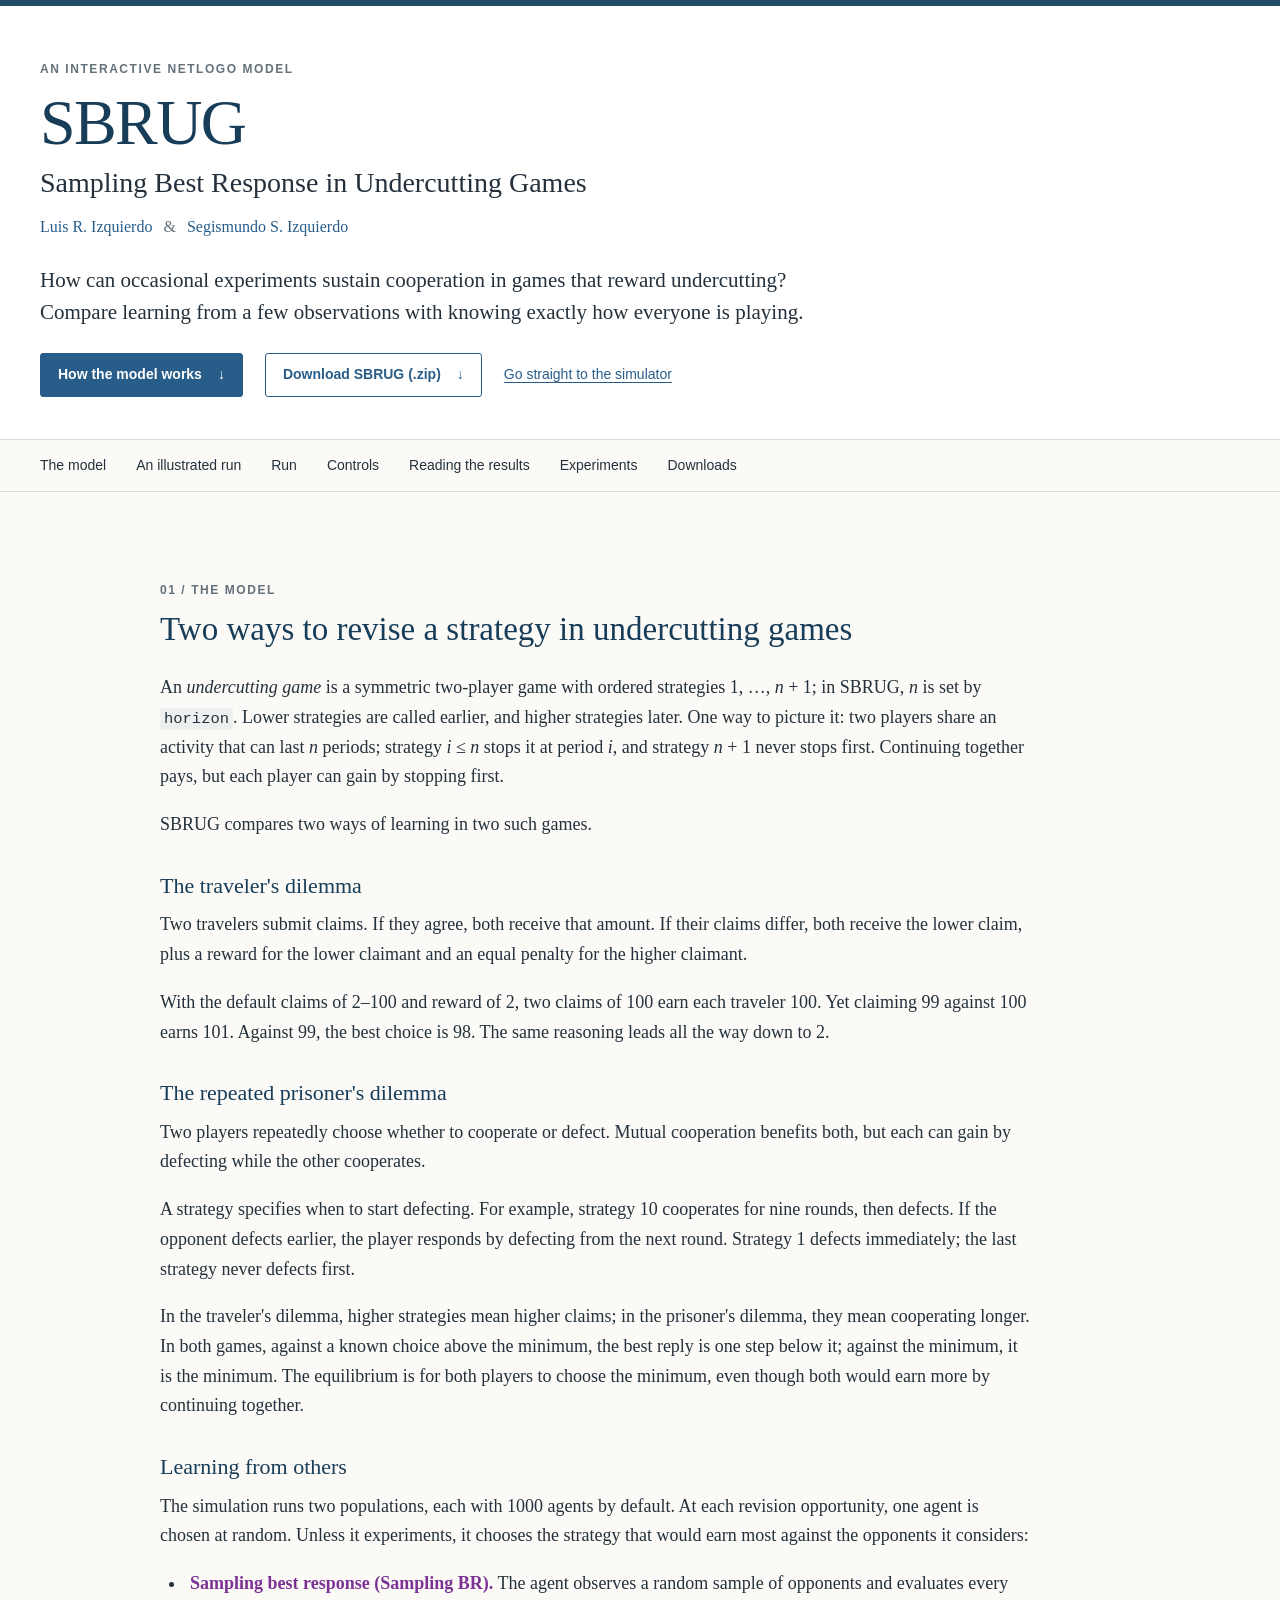
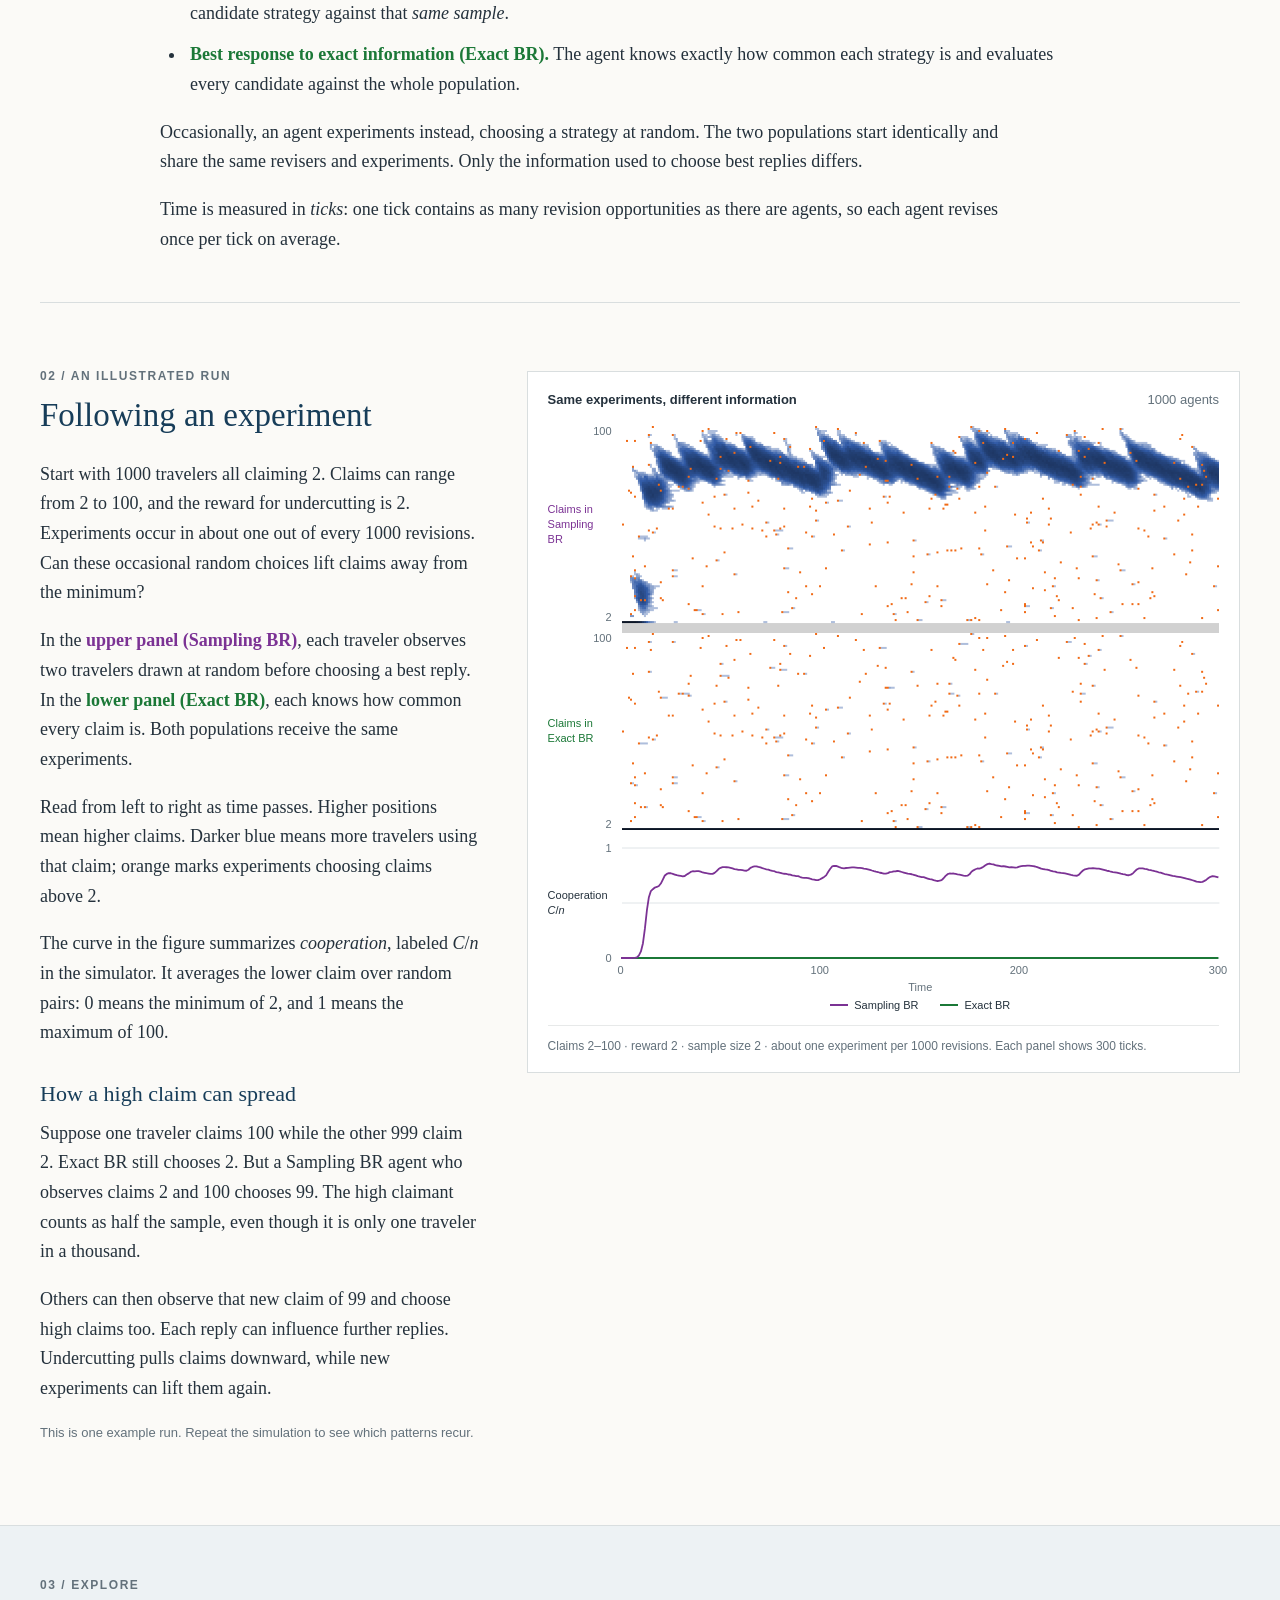
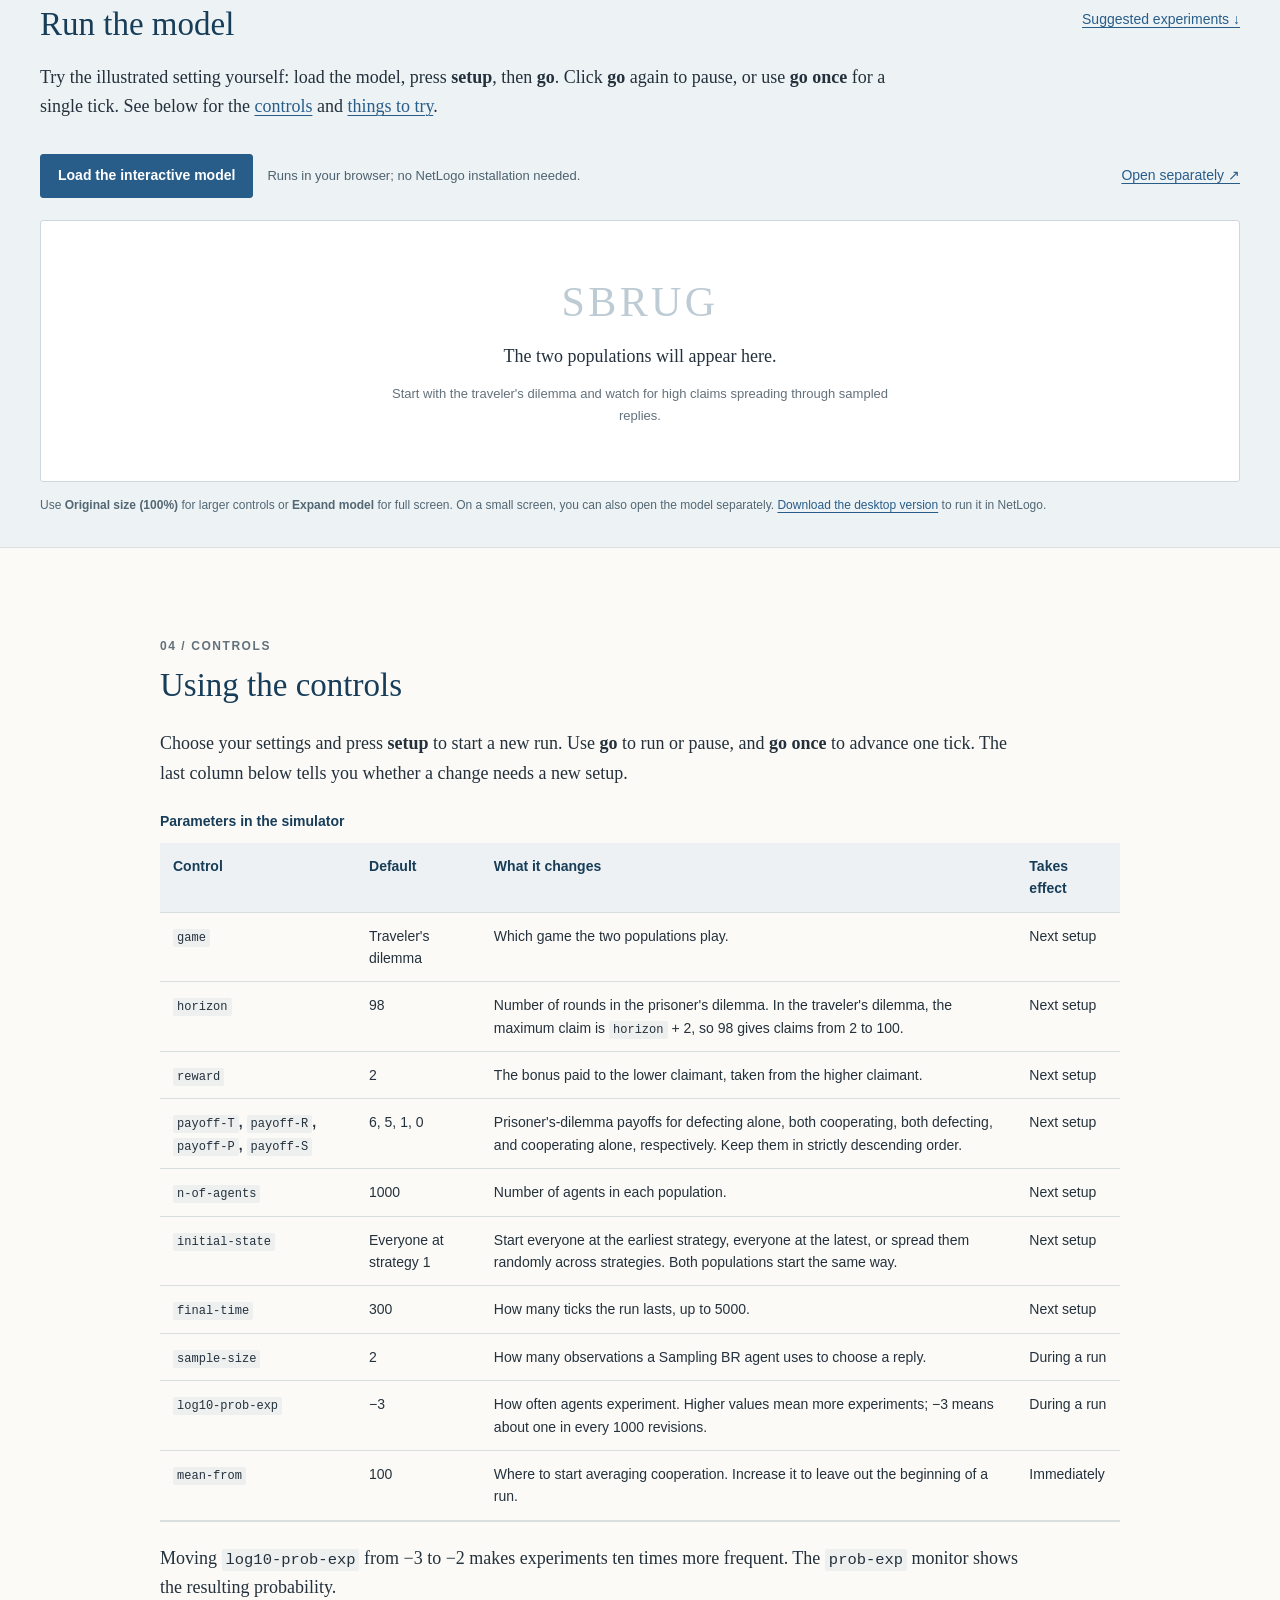
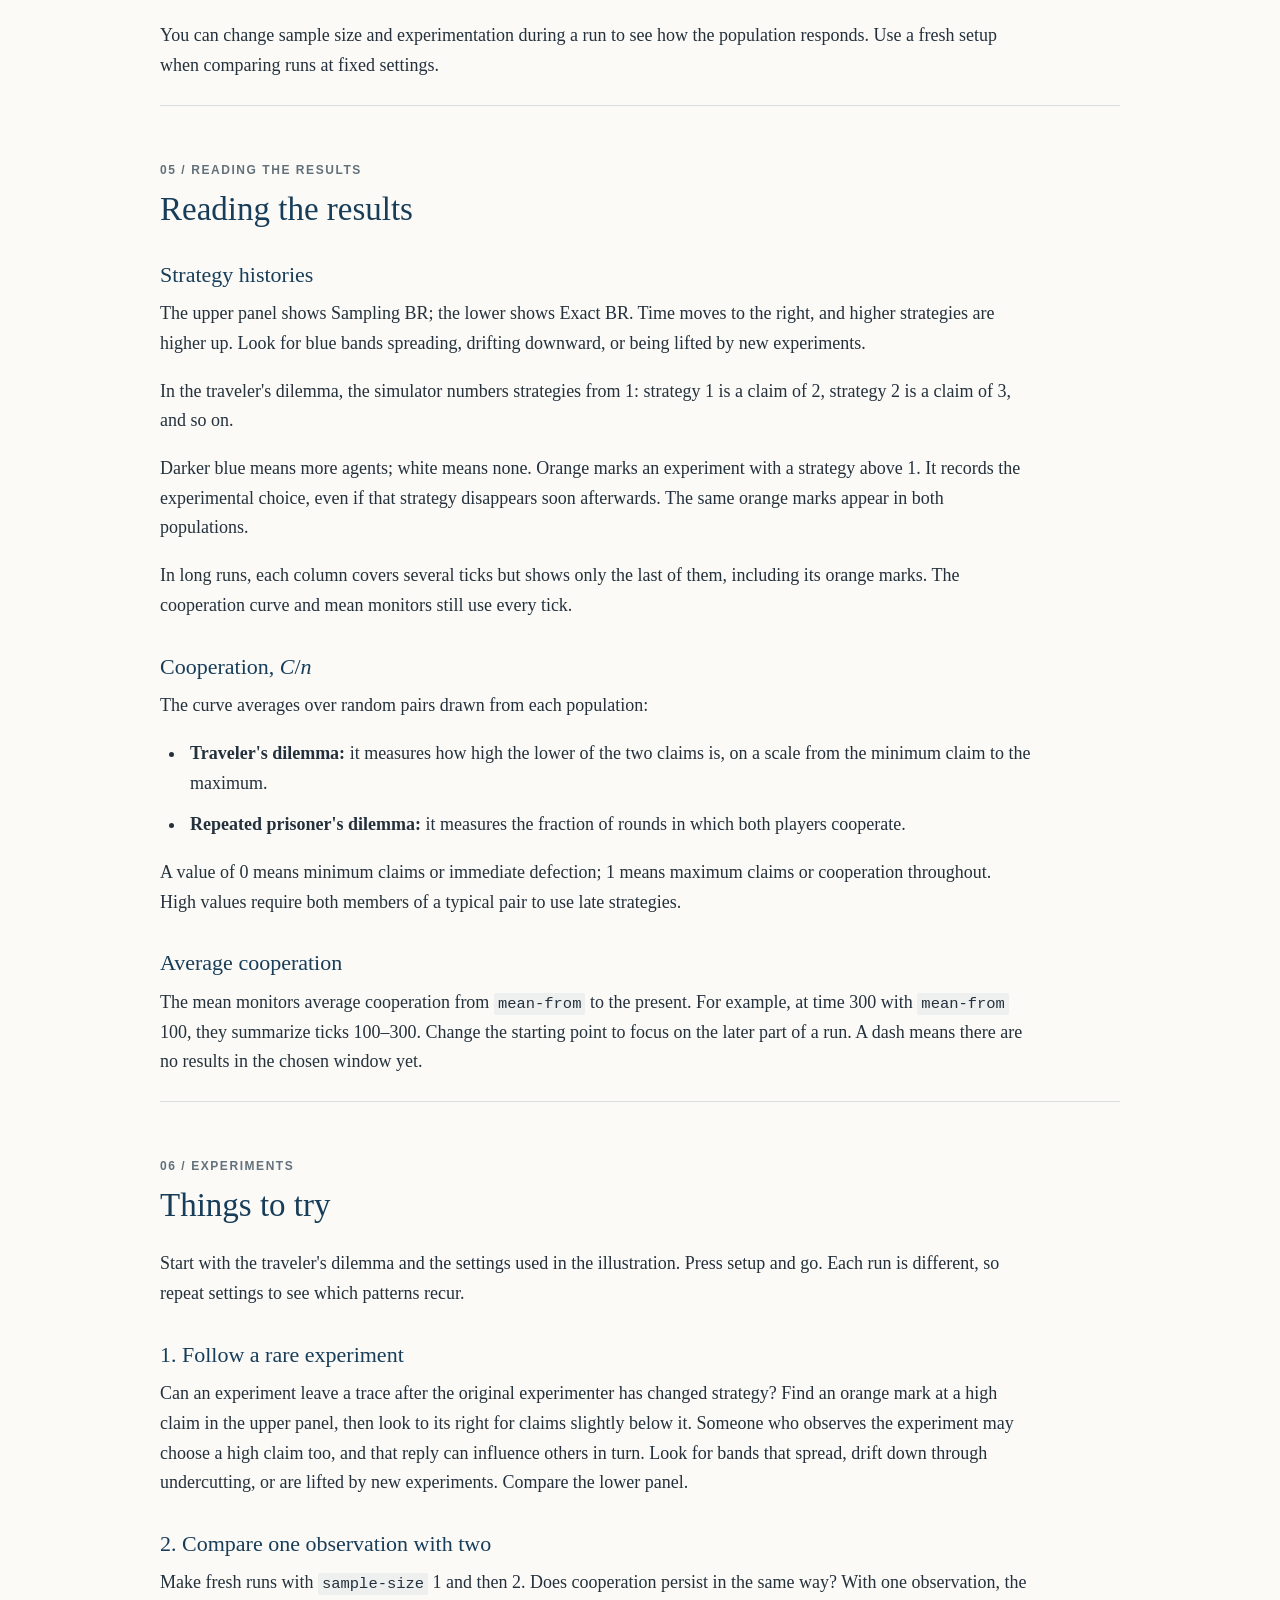
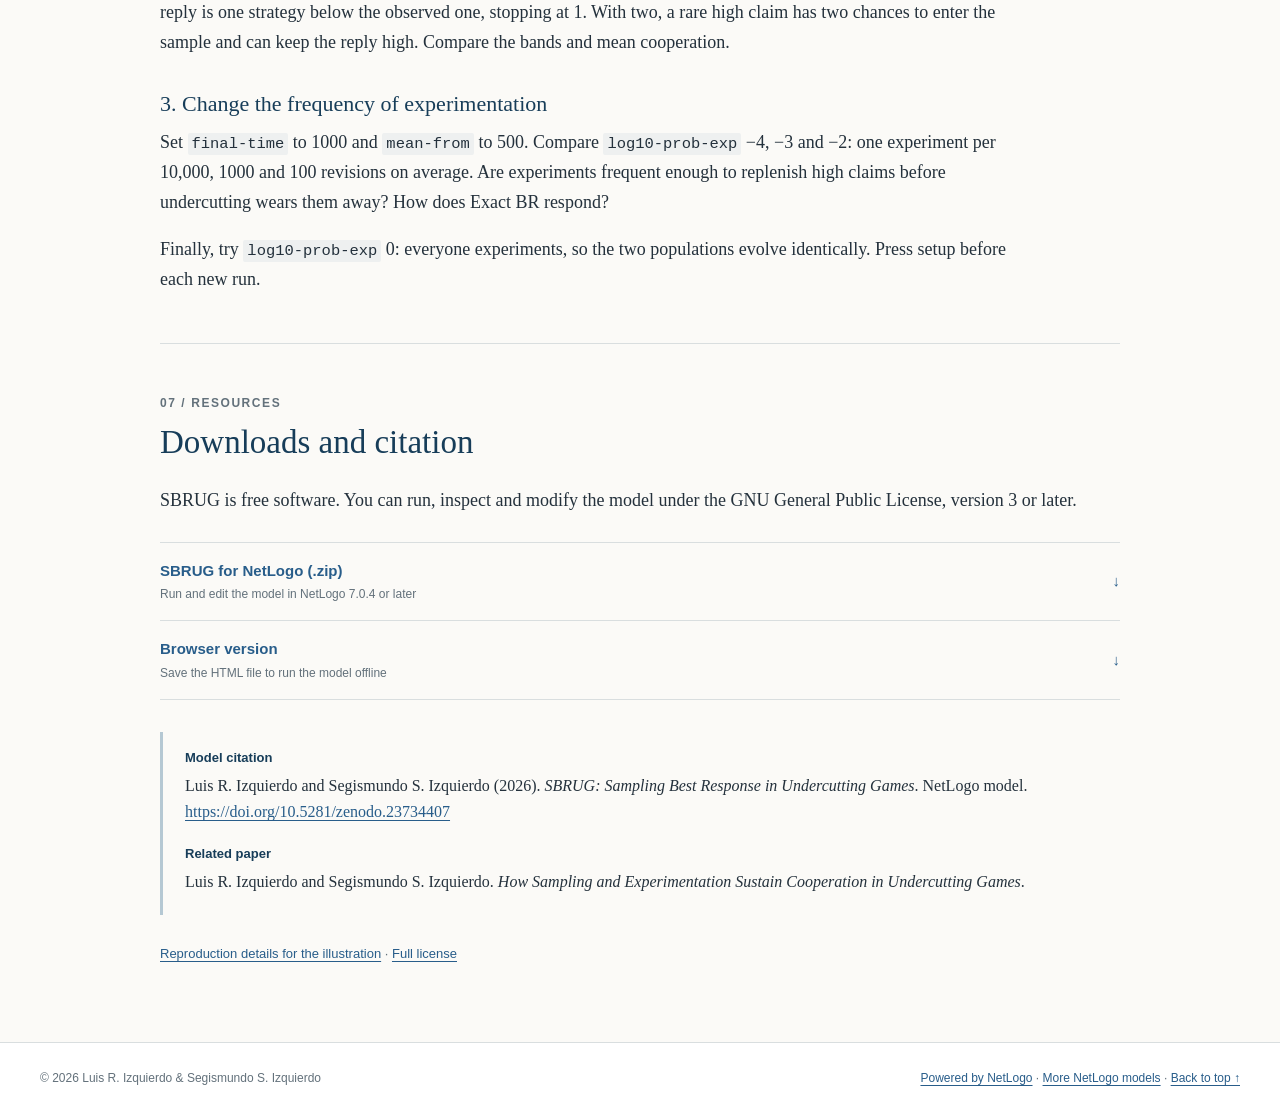
==== commit d6b3b711: "Add the Zenodo DOI to the website, README, CITATION.cff and model" ====
--- a/index.html
+++ b/index.html
@@ -18,7 +18,7 @@
   <meta name="twitter:card" content="summary_large_image">
   <link rel="icon" href="assets/favicon.svg" type="image/svg+xml">
   <link rel="stylesheet" href="styles.css?v=8dbe73dda331">
-  <script src="site.js?v=abac541b44dc" defer></script>
+  <script src="site.js?v=a159a3750acf" defer></script>
 </head>
 <body>
   <a class="skip-link" href="#model">Skip to content</a>
@@ -170,14 +170,14 @@
       <div class="page-width">
         <div class="section-heading"><div><p class="section-number" aria-hidden="true">03 / Explore</p><h2 id="run-title">Run the model</h2></div><a class="quiet-link" href="#experiments">Suggested experiments <span aria-hidden="true">↓</span></a></div>
         <p class="section-intro">Try the illustrated setting yourself: load the model, press <strong>setup</strong>, then <strong>go</strong>. Click <strong>go</strong> again to pause, or use <strong>go once</strong> for a single tick. See below for the <a href="#parameters">controls</a> and <a href="#experiments">things to try</a>.</p>
-        <div class="runtime-toolbar"><button class="button primary" id="load-model" type="button">Load the interactive model</button><span id="runtime-status" role="status" aria-live="polite">Runs in your browser; no NetLogo installation needed.</span><button id="model-size" class="button compact" type="button" aria-pressed="false" hidden>Original size (100%)</button><button id="expand-model" class="button compact" type="button" hidden>Expand model <span aria-hidden="true">⤢</span></button><a class="quiet-link" href="model.html?disableAnalytics&amp;rev=b1abd23d3632" target="_blank" rel="noopener">Open separately <span aria-hidden="true">↗</span></a></div>
+        <div class="runtime-toolbar"><button class="button primary" id="load-model" type="button">Load the interactive model</button><span id="runtime-status" role="status" aria-live="polite">Runs in your browser; no NetLogo installation needed.</span><button id="model-size" class="button compact" type="button" aria-pressed="false" hidden>Original size (100%)</button><button id="expand-model" class="button compact" type="button" hidden>Expand model <span aria-hidden="true">⤢</span></button><a class="quiet-link" href="model.html?disableAnalytics&amp;rev=8f7c71d382f0" target="_blank" rel="noopener">Open separately <span aria-hidden="true">↗</span></a></div>
         <div class="runtime-scroll" id="runtime-scroll">
           <button class="button compact exit-fullscreen" id="exit-model-fullscreen" type="button">Exit full screen ↙</button>
           <div class="runtime-placeholder" id="runtime-placeholder"><span class="placeholder-mark" aria-hidden="true">SBRUG</span><p>The two populations will appear here.</p><p class="small-note">Start with the traveler's dilemma and watch for high claims spreading through sampled replies.</p></div>
           <div id="runtime-mount"></div>
         </div>
         <p class="runtime-note">Use <strong>Original size (100%)</strong> for larger controls or <strong>Expand model</strong> for full screen. On a small screen, you can also open the model separately. <a href="downloads/SBRUG.zip" download="SBRUG.zip">Download the desktop version</a> to run it in NetLogo.</p>
-        <noscript><p class="notice">JavaScript is required for the interactive model. The documentation and downloads remain available. <a href="model.html?disableAnalytics&amp;rev=b1abd23d3632">Open the model page</a>.</p></noscript>
+        <noscript><p class="notice">JavaScript is required for the interactive model. The documentation and downloads remain available. <a href="model.html?disableAnalytics&amp;rev=8f7c71d382f0">Open the model page</a>.</p></noscript>
       </div>
     </section>
 
@@ -249,8 +249,8 @@
     <section class="page-width download-section" id="downloads" aria-labelledby="downloads-title">
       <p class="section-number" aria-hidden="true">07 / Resources</p><h2 id="downloads-title">Downloads and citation</h2>
       <p>SBRUG is free software. You can run, inspect and modify the model under the GNU General Public License, version 3 or later.</p>
-      <div class="download-links"><a class="download-row" href="downloads/SBRUG.zip" download="SBRUG.zip"><span><strong>SBRUG for NetLogo (.zip)</strong><small>Run and edit the model in NetLogo 7.0.4 or later</small></span><span aria-hidden="true">↓</span></a><a class="download-row" href="model.html?rev=b1abd23d3632" download="SBRUG.html"><span><strong>Browser version</strong><small>Save the HTML file to run the model offline</small></span><span aria-hidden="true">↓</span></a></div>
-      <div class="citation"><h3>Model citation</h3><p>Luis R. Izquierdo and Segismundo S. Izquierdo (2026). <cite>SBRUG: Sampling Best Response in Undercutting Games</cite>. NetLogo model. <a href="https://luis-r-izquierdo.github.io/sbrug/">https://luis-r-izquierdo.github.io/sbrug/</a></p><h3>Related paper</h3><p>Luis R. Izquierdo and Segismundo S. Izquierdo. <cite>How Sampling and Experimentation Sustain Cooperation in Undercutting Games</cite>.</p></div>
+      <div class="download-links"><a class="download-row" href="downloads/SBRUG.zip" download="SBRUG.zip"><span><strong>SBRUG for NetLogo (.zip)</strong><small>Run and edit the model in NetLogo 7.0.4 or later</small></span><span aria-hidden="true">↓</span></a><a class="download-row" href="model.html?rev=8f7c71d382f0" download="SBRUG.html"><span><strong>Browser version</strong><small>Save the HTML file to run the model offline</small></span><span aria-hidden="true">↓</span></a></div>
+      <div class="citation"><h3>Model citation</h3><p>Luis R. Izquierdo and Segismundo S. Izquierdo (2026). <cite>SBRUG: Sampling Best Response in Undercutting Games</cite>. NetLogo model. <a href="https://doi.org/10.5281/zenodo.23734407">https://doi.org/10.5281/zenodo.23734407</a></p><h3>Related paper</h3><p>Luis R. Izquierdo and Segismundo S. Izquierdo. <cite>How Sampling and Experimentation Sustain Cooperation in Undercutting Games</cite>.</p></div>
       <p class="small-note"><a href="downloads/preview-metadata.json">Reproduction details for the illustration</a> · <a href="LICENSE.txt">Full license</a></p>
     </section>
   </main>
